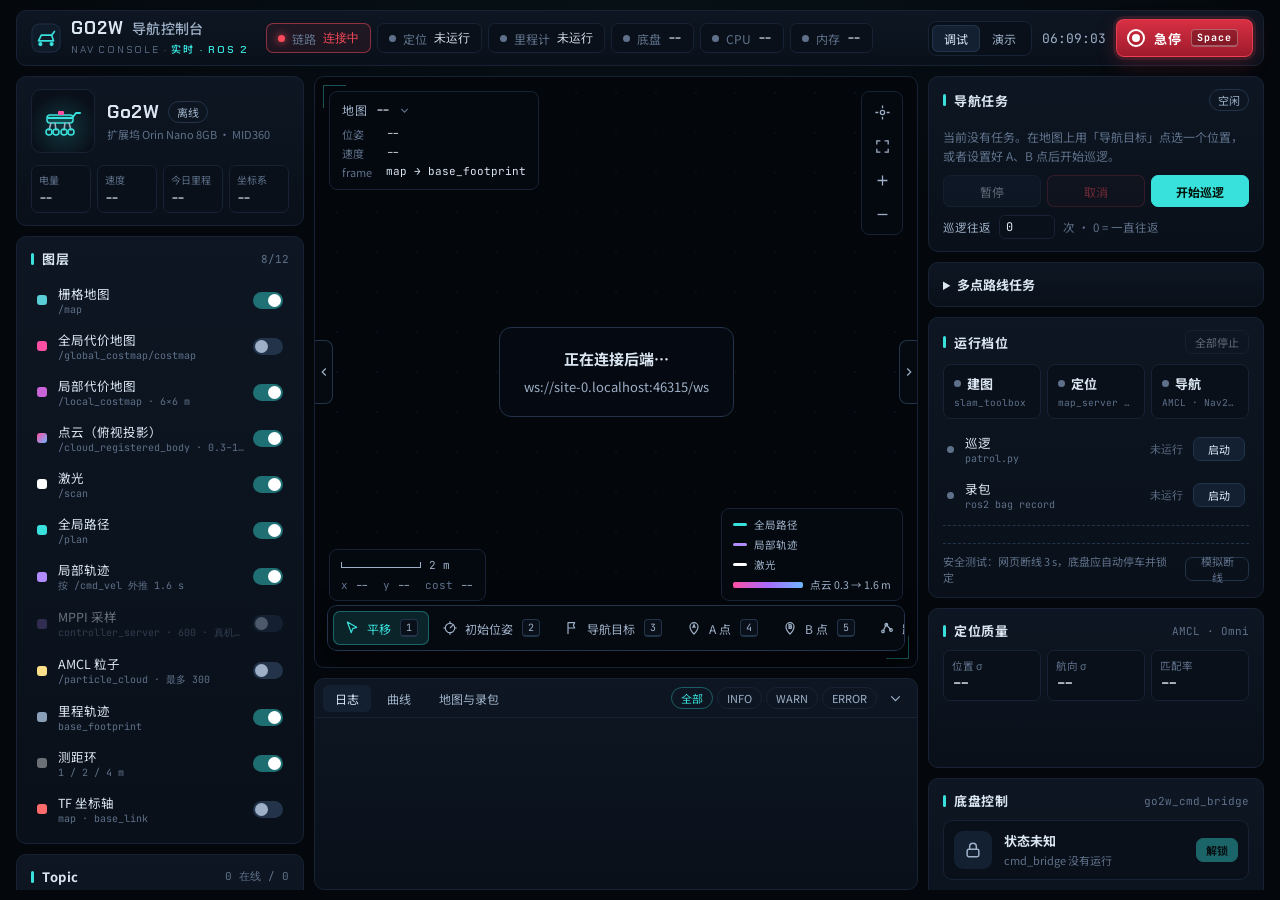
==== static/index.html @ 09c86890 "Add saved multi-point navigation routes" ====
<!doctype html>
<html lang="zh-CN">
<head>
<meta charset="utf-8">
<meta name="viewport" content="width=device-width, initial-scale=1">
<title>Go2W 导航控制台</title>
<link rel="preconnect" href="https://fonts.googleapis.com">
<link rel="preconnect" href="https://fonts.gstatic.com" crossorigin>
<link rel="stylesheet" href="https://fonts.googleapis.com/css2?family=Chakra+Petch:wght@500;600;700&family=JetBrains+Mono:wght@400;500&family=Noto+Sans+SC:wght@400;500;700&display=swap">
<link rel="stylesheet" href="css/console.css">
</head>
<body>
<div class="app">
  <header class="top panel">
    <div class="brand">
      <img class="brand-photo robot-img" alt="Go2W" hidden>
      <svg class="robot-fallback" viewBox="0 0 32 32" aria-hidden="true"><rect x="1" y="1" width="30" height="30" rx="8" fill="#0f1b28" stroke="#22334a"/><path d="M8 19h16l-2-6H11z" fill="none" stroke="#38e1dc" stroke-width="1.8" stroke-linejoin="round"/><circle cx="10" cy="22.5" r="2.2" fill="#38e1dc"/><circle cx="22" cy="22.5" r="2.2" fill="#38e1dc"/><path d="M22 13l3-4" stroke="#38e1dc" stroke-width="1.8" stroke-linecap="round"/></svg>
      <div>
        <div class="brand-name">GO2W<span>导航控制台</span></div>
        <div class="brand-sub">NAV CONSOLE · <b id="srcBadge">--</b></div>
      </div>
    </div>
    <div class="chips">
      <div class="chip" id="chLink"><i></i><span class="k">链路</span><b>--</b></div>
      <div class="chip" id="chLoc"><i></i><span class="k">定位</span><b>--</b></div>
      <div class="chip" id="chOdom"><i></i><span class="k">里程计</span><b>--</b></div>
      <div class="chip" id="chBase"><i></i><span class="k">底盘</span><b>--</b></div>
      <div class="chip" id="chCpu"><i></i><span class="k">CPU</span><b>--</b></div>
      <div class="chip" id="chMem"><i></i><span class="k">内存</span><b>--</b></div>
      <div class="chip rec" id="chRec" hidden><i></i><span class="k">录包</span><b>00:00</b></div>
    </div>
    <div class="top-right">
      <div class="seg" role="group" aria-label="界面模式">
        <button id="mDebug" class="on">调试</button><button id="mDemo">演示</button>
      </div>
      <div class="clock" id="clock">--:--:--</div>
      <button class="estop" id="estopBtn"><span class="estop-ring"></span>急停<kbd>Space</kbd></button>
    </div>
  </header>

  <div class="main">
    <aside class="col left">
      <section class="panel card">
        <div class="robot">
          <div class="robot-ico">
            <img class="robot-photo robot-img" alt="Go2W 机器人照片" hidden>
            <svg class="robot-fallback" width="46" height="34" viewBox="0 0 46 34" aria-hidden="true"><path d="M8 14h24l4-5h4" fill="none" stroke="#38e1dc" stroke-width="2" stroke-linecap="round" stroke-linejoin="round"/><rect x="7" y="11" width="26" height="8" rx="3" fill="rgba(56,225,220,.15)" stroke="#38e1dc" stroke-width="1.5"/><path d="M11 19l-2 7M29 19l2 7M15 19l1 7M25 19l-1 7" stroke="#9db0c7" stroke-width="1.6" stroke-linecap="round"/><circle cx="9" cy="28" r="3" fill="none" stroke="#38e1dc" stroke-width="1.6"/><circle cx="31" cy="28" r="3" fill="none" stroke="#38e1dc" stroke-width="1.6"/><circle cx="16" cy="28" r="3" fill="none" stroke="#38e1dc" stroke-width="1.6"/><circle cx="24" cy="28" r="3" fill="none" stroke="#38e1dc" stroke-width="1.6"/><rect x="18" y="7" width="6" height="4" rx="1" fill="#ff4fa3"/></svg>
          </div>
          <div>
            <div style="display:flex;align-items:center;gap:8px"><span class="robot-name">Go2W</span><span class="pill" id="robotPill">--</span></div>
            <div class="robot-sub">扩展坞 Orin Nano 8GB · MID360</div>
          </div>
        </div>
        <div class="stat4">
          <div><span>电量</span><b id="sBat">--</b></div>
          <div><span>速度</span><b id="sSpd">--</b></div>
          <div><span>今日里程</span><b id="sOdo">--</b></div>
          <div><span>坐标系</span><b id="sFrame">--</b></div>
        </div>
      </section>

      <section class="panel card">
        <div class="card-h"><h3>图层</h3><span class="meta" id="layerCount"></span></div>
        <div class="layers" id="layers"></div>
      </section>

      <section class="panel card topics-card">
        <div class="card-h"><h3>Topic</h3><span class="meta" id="topicCount"></span></div>
        <input class="search" id="topicSearch" placeholder="筛选 topic…" autocomplete="off">
        <div class="topics" id="topics"></div>
      </section>
    </aside>

    <main class="center">
      <section class="stage" id="stage">
        <canvas id="map"></canvas>
        <button class="side-tab" id="leftToggle" title="收起左栏 ( [ )" aria-label="收起左栏" aria-expanded="true"><svg viewBox="0 0 24 24" fill="none" stroke="currentColor" stroke-width="2"><path d="M15 6l-6 6 6 6"/></svg></button>
        <button class="side-tab" id="rightToggle" title="收起右栏 ( ] )" aria-label="收起右栏" aria-expanded="true"><svg viewBox="0 0 24 24" fill="none" stroke="currentColor" stroke-width="2"><path d="M9 6l6 6-6 6"/></svg></button>
        <div class="hud hud-tl" id="hudTl">
          <button class="title" id="hudToggle" title="收起 / 展开">地图 <b id="hMap">--</b><svg viewBox="0 0 24 24" fill="none" stroke="currentColor" stroke-width="2"><path d="M6 9l6 6 6-6"/></svg></button>
          <span class="k">位姿</span><span class="v" id="hPose">--</span>
          <span class="k">速度</span><span class="v" id="hVel">--</span>
          <span class="k">frame</span><span class="v" id="hFrame">--</span>
        </div>
        <div class="aim-hint" id="aimHint" hidden></div>
        <div class="hud hud-tr">
          <button class="ib" id="vFollow" title="跟随机器人 (F)"><svg viewBox="0 0 24 24" fill="none" stroke="currentColor" stroke-width="1.8"><circle cx="12" cy="12" r="3"/><path d="M12 2v4M12 18v4M2 12h4M18 12h4"/></svg></button>
          <button class="ib" id="vFit" title="适配地图"><svg viewBox="0 0 24 24" fill="none" stroke="currentColor" stroke-width="1.8"><path d="M4 9V4h5M20 9V4h-5M4 15v5h5M20 15v5h-5"/></svg></button>
          <button class="ib" id="vIn" title="放大"><svg viewBox="0 0 24 24" fill="none" stroke="currentColor" stroke-width="1.8"><path d="M12 5v14M5 12h14"/></svg></button>
          <button class="ib" id="vOut" title="缩小"><svg viewBox="0 0 24 24" fill="none" stroke="currentColor" stroke-width="1.8"><path d="M5 12h14"/></svg></button>
        </div>
        <div class="mode-tag" id="mapTag" hidden>建图中 · slam_toolbox</div>
        <div class="tele" id="teleHint" hidden>
          <div class="keys"><kbd data-k="q">Q</kbd><kbd data-k="w">W</kbd><kbd data-k="e">E</kbd><kbd data-k="a">A</kbd><kbd data-k="s">S</kbd><kbd data-k="d">D</kbd></div>
          <div><b>键盘遥控</b><div style="color:var(--muted);font-size:11px;margin-top:2px">按住移动，松开即停 · W/S 前后 · A/D 转向 · Q/E 横移</div></div>
        </div>
        <div class="toolbar" id="toolbar">
          <button class="tool" data-tool="pan" title="选择 / 平移"><svg viewBox="0 0 24 24" fill="none" stroke="currentColor" stroke-width="1.8" stroke-linejoin="round"><path d="M5 3l14 8-6 2-2 6z"/></svg><span>平移</span><kbd>1</kbd></button>
          <button class="tool" data-tool="init" title="设置初始位姿：点击并拖动方向"><svg viewBox="0 0 24 24" fill="none" stroke="currentColor" stroke-width="1.8"><circle cx="12" cy="12" r="7"/><path d="M12 12l5-5M12 2v3M12 19v3M2 12h3M19 12h3"/></svg><span>初始位姿</span><kbd>2</kbd></button>
          <button class="tool" data-tool="goal" title="导航目标：点击并拖动方向"><svg viewBox="0 0 24 24" fill="none" stroke="currentColor" stroke-width="1.8" stroke-linejoin="round"><path d="M6 21V4h10l-2 4 2 4H6"/></svg><span>导航目标</span><kbd>3</kbd></button>
          <button class="tool" data-tool="A" title="巡逻点 A"><svg viewBox="0 0 24 24" fill="none" stroke="currentColor" stroke-width="1.8"><path d="M12 21s-6-6.2-6-11a6 6 0 0112 0c0 4.8-6 11-6 11z"/><path d="M10 12l2-5 2 5M10.7 10.5h2.6"/></svg><span>A 点</span><kbd>4</kbd></button>
          <button class="tool" data-tool="B" title="巡逻点 B"><svg viewBox="0 0 24 24" fill="none" stroke="currentColor" stroke-width="1.8"><path d="M12 21s-6-6.2-6-11a6 6 0 0112 0c0 4.8-6 11-6 11z"/><path d="M10.5 7h2.2a1.4 1.4 0 010 2.8h-2.2zM10.5 9.8h2.6a1.4 1.4 0 010 2.8h-2.6z"/></svg><span>B 点</span><kbd>5</kbd></button>
          <button class="tool" data-tool="route" title="添加路线点：点击并拖动方向"><svg viewBox="0 0 24 24" fill="none" stroke="currentColor" stroke-width="1.8"><path d="M6 17l5-10 7 8"/><circle cx="6" cy="17" r="2"/><circle cx="11" cy="7" r="2"/><circle cx="18" cy="15" r="2"/></svg><span>路线点</span><kbd>7</kbd></button>
          <button class="tool" data-tool="measure" title="测距"><svg viewBox="0 0 24 24" fill="none" stroke="currentColor" stroke-width="1.8"><path d="M3 17L17 3l4 4L7 21z"/><path d="M7 13l2 2M10 10l2 2M13 7l2 2"/></svg><span>测距</span><kbd>6</kbd></button>
          <div class="tsep"></div>
          <button class="tool" data-tool="teleop" title="键盘遥控"><svg viewBox="0 0 24 24" fill="none" stroke="currentColor" stroke-width="1.8"><rect x="2" y="7" width="20" height="11" rx="5"/><path d="M7 10.5v4M5 12.5h4"/><circle cx="16" cy="11.5" r="1"/><circle cx="18" cy="13.5" r="1"/></svg><span>遥控</span><kbd>T</kbd></button>
        </div>
        <div class="hud hud-bl">
          <div class="scale"><div class="scale-bar" id="scaleBar"></div><span id="scaleTxt">1 m</span></div>
          <div class="cursor" id="cursor">x <b>--</b>  y <b>--</b>  cost <b>--</b></div>
        </div>
        <div class="hud hud-br">
          <div class="lg"><span style="background:var(--accent)"></span>全局路径</div>
          <div class="lg"><span style="background:var(--traj)"></span>局部轨迹</div>
          <div class="lg"><span style="background:#fff"></span>激光</div>
          <div class="lg"><span class="grad"></span>点云 0.3 → 1.6 m</div>
        </div>
        <div class="offline" id="offline" hidden><div><b id="offT">正在连接后端…</b><span id="offS"></span></div></div>
        <div class="toast" id="toast"><i>✓</i><span></span></div>
        <div class="banner" id="estopBanner" hidden>
          <div class="banner-box">
            <h2>急停已触发</h2>
            <p>已发送 StopMove，底盘已锁定。解除后需要重新解锁才能运动。</p>
            <button class="btn" id="estopRelease">解除急停</button>
          </div>
        </div>
      </section>

      <section class="panel drawer" id="drawer">
        <div class="drawer-grip" id="drawerGrip" title="拖动调整高度，双击恢复默认"></div>
        <div class="dh">
          <button class="dtab on" data-pane="pLogs">日志</button>
          <button class="dtab" data-pane="pPlots">曲线</button>
          <button class="dtab" data-pane="pMaps">地图与录包</button>
          <div class="sp"></div>
          <div id="logFilters" style="display:flex;gap:4px">
            <button class="fchip on" data-lv="ALL">全部</button><button class="fchip" data-lv="INFO">INFO</button><button class="fchip" data-lv="WARN">WARN</button><button class="fchip" data-lv="ERROR">ERROR</button>
          </div>
          <button class="ib" id="drawerToggle" title="收起 / 展开" style="width:28px;height:28px"><svg viewBox="0 0 24 24" fill="none" stroke="currentColor" stroke-width="1.8"><path d="M6 9l6 6 6-6"/></svg></button>
        </div>
        <div class="db">
          <div class="dpane logs" id="pLogs"></div>
          <div class="dpane" id="pPlots" hidden>
            <div class="plots">
              <div class="plot-side" id="plotSide">
                <span class="plot-tip">可多选，同时显示</span>
                <button data-m="v" aria-pressed="false">线速度 vx</button>
                <button data-m="w" aria-pressed="false">角速度 wz</button>
                <button data-m="tilt" aria-pressed="false">姿态 roll / pitch</button>
                <button data-m="loc" aria-pressed="false">定位匹配率</button>
              </div>
              <div class="plot-grid" id="plotGrid"></div>
            </div>
          </div>
          <div class="dpane" id="pMaps" hidden>
            <div class="mb">
              <div>
                <h4>地图 <span class="mono" style="color:var(--muted);font-size:11px">data/maps</span></h4>
                <div class="inrow"><input id="mapName" value="lab_20261030"><button class="btn sm" id="saveMap">保存当前地图</button></div>
                <div id="mapList"></div>
              </div>
              <div>
                <h4>录包 <span class="mono" style="color:var(--muted);font-size:11px">data/bags</span></h4>
                <div class="inrow"><input id="bagTopics" value="/scan /odom /tf /plan /cmd_vel /lowstate"><button class="btn sm" id="bagBtn">开始录包</button></div>
                <div id="bagList"></div>
              </div>
            </div>
          </div>
        </div>
      </section>
    </main>

    <aside class="col right">
      <section class="panel card" id="taskCard">
        <div class="card-h"><h3>导航任务</h3><span class="pill" id="taskPill">--</span></div>
        <div id="taskBody">
          <div class="task-title" id="taskTitle">--</div>
          <div class="task-sub" id="taskSub">--</div>
          <div class="prog"><div class="prog-bar" id="progBar"></div></div>
          <div class="kv4">
            <div><span>剩余</span><b id="tRem">--</b></div>
            <div><span>预计</span><b id="tEta">--</b></div>
            <div><span>用时</span><b id="tEl">--</b></div>
            <div><span>恢复</span><b id="tRec">0</b></div>
          </div>
          <ol class="steps" id="steps"></ol>
        </div>
        <div class="empty" id="taskEmpty" hidden>当前没有任务。在地图上用「导航目标」点选一个位置，或者设置好 A、B 点后开始巡逻。</div>
        <div class="btn-row">
          <button class="btn" id="btnPause">暂停</button>
          <button class="btn danger" id="btnCancel">取消</button>
          <button class="btn pri" id="btnPatrol">开始巡逻</button>
        </div>
        <div class="patrol-opt"><label for="patrolLoops">巡逻往返</label><input id="patrolLoops" type="number" min="0" max="1000" value="0"><span>次 · 0 = 一直往返</span></div>
      </section>

      <section class="panel card">
        <details id="routesPanel">
          <summary>多点路线任务</summary>
          <div class="route-form">
            <div class="inrow">
              <select id="routeSelect" aria-label="已保存任务"></select>
              <button class="btn sm" id="routeRun">执行</button>
            </div>
            <div class="inrow">
              <input id="routeName" placeholder="任务名称" aria-label="任务名称" maxlength="60">
              <button class="btn sm" id="routeNew">新建</button>
              <button class="btn sm pri" id="routeSave">保存</button>
            </div>
            <div class="route-hint" id="routeHint"></div>
            <ol id="routePoints" class="route-points"></ol>
          </div>
        </details>
      </section>

      <section class="panel card">
        <div class="card-h"><h3>运行档位</h3><button class="btn sm ghost" id="modeStop">全部停止</button></div>
        <div class="modes" id="modes"></div>
        <div class="procs" id="procs"></div>
        <div class="nodes" id="nodes"></div>
        <div class="safety debug-only"><span>安全测试：网页断线 3 s，底盘应自动停车并锁定</span><button class="btn sm ghost" id="simDrop">模拟断线</button></div>
      </section>

      <section class="panel card">
        <div class="card-h"><h3>定位质量</h3><span class="meta">AMCL · Omni</span></div>
        <div class="loc3">
          <div><span>位置 σ</span><b id="lStd">--</b></div>
          <div><span>航向 σ</span><b id="lYaw">--</b></div>
          <div><span>匹配率</span><b id="lMatch">--</b></div>
        </div>
        <canvas class="spark" id="spark"></canvas>
      </section>

      <section class="panel card">
        <div class="card-h"><h3>底盘控制</h3><span class="meta">go2w_cmd_bridge</span></div>
        <div class="arm" id="armBox" data-s="unknown">
          <div class="arm-ico" id="armIco"></div>
          <div class="arm-t"><b id="armT">--</b><span id="armS">--</span></div>
          <button class="btn sm" id="armBtn">解锁</button>
        </div>
        <div class="sl"><label for="slV">最大 vx</label><input type="range" id="slV" min="0.1" max="1.2" step="0.05" value="0.45"><output id="oV">0.45 m/s</output></div>
        <div class="sl"><label for="slW">最大 wz</label><input type="range" id="slW" min="0.2" max="1.5" step="0.1" value="1.2"><output id="oW">1.2 rad/s</output></div>
        <div class="sl debug-only"><label for="slT">指令超时</label><input type="range" id="slT" min="0.1" max="1" step="0.1" value="0.3"><output id="oT">0.3 s</output></div>
      </section>
    </aside>
  </div>
</div>
<script type="module" src="js/main.js"></script>
</body>
</html>
---- static/css/console.css ----
/* Layout: control-room console — health strip on top, layers | map stage + drawer | task & control rail */
:root{
  color-scheme:dark;
  --bg:#04070c; --panel:#09101a; --panel-2:#0d1622; --raise:#132032; --line:#172334; --line-2:#22334a;
  --fg:#dbe6f3; --fg-2:#9db0c7; --muted:#5f718a;
  --accent:#38e1dc; --accent-soft:rgba(56,225,220,.12); --accent-line:rgba(56,225,220,.35);
  --cloud:#ff4fa3; --traj:#b28cff; --particle:#ffe08a;
  --ok:#35d48a; --warn:#f3b13f; --crit:#ff4b5c;
  --f-display:"Chakra Petch","Noto Sans SC",system-ui,sans-serif;
  --f-body:"Noto Sans SC","PingFang SC","Microsoft YaHei",system-ui,sans-serif;
  --f-mono:"JetBrains Mono",ui-monospace,Menlo,Consolas,monospace;
}
*{box-sizing:border-box}
html,body{height:100%}
body{margin:0;background:var(--bg);color:var(--fg);font-family:var(--f-body);font-size:13px;overflow:hidden;
  background-image:radial-gradient(1200px 600px at 50% -10%,rgba(56,225,220,.06),transparent 60%)}
[hidden]{display:none!important}
button{font:inherit;color:inherit;cursor:pointer}
button:focus-visible,input:focus-visible,select:focus-visible{outline:2px solid var(--accent);outline-offset:2px}
.mono{font-family:var(--f-mono);font-variant-numeric:tabular-nums}
kbd{font-family:var(--f-mono);font-size:10px;padding:1px 5px;border:1px solid var(--line-2);border-bottom-width:2px;border-radius:4px;color:var(--fg-2);background:var(--panel)}

.app{height:100%;display:grid;grid-template-rows:56px minmax(0,1fr);gap:10px;padding:10px 16px}
.panel{background:linear-gradient(180deg,var(--panel-2),var(--panel));border:1px solid var(--line);border-radius:10px}

/* ---------- top bar ---------- */
.top{display:flex;align-items:center;gap:18px;padding:0 10px 0 14px}
.brand{display:flex;align-items:center;gap:10px;flex:none}
.brand svg{width:30px;height:30px}
.brand-name{font-family:var(--f-display);font-weight:700;font-size:17px;letter-spacing:.06em;line-height:1}
.brand-name span{font-family:var(--f-body);font-weight:500;font-size:14px;letter-spacing:.02em;margin-left:8px;color:var(--fg-2)}
.brand-sub{font-family:var(--f-display);font-size:10px;letter-spacing:.18em;color:var(--muted);margin-top:4px}
.brand-sub b{font-weight:600}
.brand-sub b[data-s="mock"]{color:var(--warn)}
.brand-sub b[data-s="ros"]{color:var(--accent)}
.chips{display:flex;gap:6px;flex:1;min-width:0;overflow:hidden}
.chip{display:flex;align-items:center;gap:7px;height:30px;padding:0 11px;border-radius:7px;background:var(--panel);border:1px solid var(--line);white-space:nowrap;flex:none}
.chip i{width:7px;height:7px;border-radius:50%;background:var(--muted)}
.chip .k{color:var(--muted);font-size:12px}
.chip b{font-family:var(--f-mono);font-weight:500;font-size:12px}
.chip[data-s="ok"] i{background:var(--ok);box-shadow:0 0 8px var(--ok)}
.chip[data-s="warn"] i{background:var(--warn);box-shadow:0 0 8px var(--warn)}
.chip[data-s="warn"] b{color:var(--warn)}
.chip[data-s="crit"]{border-color:rgba(255,75,92,.5);background:rgba(255,75,92,.08)}
.chip[data-s="crit"] i{background:var(--crit);box-shadow:0 0 8px var(--crit)}
.chip[data-s="crit"] b{color:var(--crit)}
.chip.rec{border-color:rgba(255,75,92,.45)}
.chip.rec i{background:var(--crit);animation:blink 1s steps(2) infinite}
@keyframes blink{50%{opacity:.2}}
.top-right{display:flex;align-items:center;gap:10px;flex:none}
.seg{display:flex;padding:3px;border-radius:8px;background:var(--panel);border:1px solid var(--line)}
.seg button{border:0;background:none;padding:5px 12px;border-radius:6px;color:var(--fg-2);font-size:12px}
.seg button.on{background:var(--raise);color:var(--fg);box-shadow:inset 0 0 0 1px var(--line-2)}
.clock{font-family:var(--f-mono);font-size:13px;color:var(--fg-2);min-width:64px;text-align:right}
.estop{display:flex;align-items:center;gap:9px;height:38px;padding:0 14px 0 10px;border-radius:8px;border:1px solid rgba(255,75,92,.65);
  background:linear-gradient(180deg,#d82f43,#9e1b2c);color:#fff;font-weight:700;letter-spacing:.08em;box-shadow:0 0 0 3px rgba(255,75,92,.12),0 6px 20px rgba(216,47,67,.25)}
.estop:hover{filter:brightness(1.1)}
.estop kbd{background:rgba(0,0,0,.25);border-color:rgba(255,255,255,.3);color:#fff}
.estop-ring{width:18px;height:18px;border-radius:50%;border:2px solid #fff;position:relative}
.estop-ring::after{content:"";position:absolute;inset:3px;border-radius:50%;background:#fff}

/* ---------- main grid ---------- */
/* 三栏用 flex：左右栏收起时直接不占位，中间自动变宽 */
.main{display:flex;gap:10px;min-height:0}
.col{display:flex;flex-direction:column;gap:10px;min-height:0;overflow:auto;scrollbar-width:thin;scrollbar-color:var(--line-2) transparent}
.left{flex:none;width:288px}
.right{flex:none;width:336px}
.center{flex:1;display:grid;grid-template-rows:minmax(0,1fr) auto;gap:10px;min-height:0;min-width:0}
body.demo .left,body.demo .drawer,body.demo .debug-only,body.left-off .left,body.right-off .right,body.demo #leftToggle{display:none}

/* 地图左右边缘的收起 / 展开把手 */
.side-tab{position:absolute;z-index:4;top:50%;transform:translateY(-50%);width:18px;height:64px;padding:0;display:grid;place-items:center;
  border:1px solid var(--line-2);background:rgba(6,11,18,.85);color:var(--fg-2)}
.side-tab:hover{color:var(--accent);border-color:var(--accent-line);background:var(--raise)}
.side-tab svg{width:14px;height:14px;transition:transform .2s}
#leftToggle{left:0;border-left:0;border-radius:0 8px 8px 0}
#rightToggle{right:0;border-right:0;border-radius:8px 0 0 8px}
body.left-off #leftToggle svg,body.right-off #rightToggle svg{transform:rotate(180deg)}

.card{padding:12px 14px}
.card-h{display:flex;align-items:center;justify-content:space-between;gap:8px;margin-bottom:10px}
.card-h h3{margin:0;font-size:13px;font-weight:700;letter-spacing:.04em;display:flex;align-items:center;gap:8px}
.card-h h3::before{content:"";width:3px;height:12px;border-radius:2px;background:var(--accent)}
.card-h .meta{font-family:var(--f-mono);font-size:11px;color:var(--muted)}
.pill{font-size:11px;padding:2px 8px;border-radius:999px;border:1px solid var(--line-2);color:var(--fg-2);white-space:nowrap}
.pill[data-s="ok"]{color:var(--ok);border-color:rgba(53,212,138,.4);background:rgba(53,212,138,.08)}
.pill[data-s="run"]{color:var(--accent);border-color:var(--accent-line);background:var(--accent-soft)}
.pill[data-s="warn"]{color:var(--warn);border-color:rgba(243,177,63,.4);background:rgba(243,177,63,.08)}
.pill[data-s="crit"]{color:var(--crit);border-color:rgba(255,75,92,.45);background:rgba(255,75,92,.08)}

/* robot card */
.robot{display:grid;grid-template-columns:64px 1fr;gap:12px;align-items:center}
.robot-ico{width:64px;height:64px;border-radius:10px;background:radial-gradient(circle at 50% 60%,rgba(56,225,220,.18),transparent 70%),var(--panel);border:1px solid var(--line);display:grid;place-items:center}
/* 有照片（web/static/img/go2w.jpg）时：卡片换成横向照片，标题旁换成方形照片 */
.robot-ico{overflow:hidden}
.robot-photo{width:100%;height:100%;object-fit:cover;display:block}
body.has-photo .robot{grid-template-columns:104px 1fr}
body.has-photo .robot-ico{width:104px;height:78px;background:var(--panel)}
.brand-photo{width:30px;height:30px;border-radius:8px;object-fit:cover;border:1px solid var(--line-2);display:block}
.robot-name{font-family:var(--f-display);font-weight:700;font-size:18px;letter-spacing:.04em}
.robot-sub{color:var(--muted);font-size:11px;margin-top:2px}
.stat4{display:grid;grid-template-columns:repeat(4,1fr);gap:6px;margin-top:12px}
.stat4 div{background:var(--panel);border:1px solid var(--line);border-radius:7px;padding:6px 7px;min-width:0}
.stat4 span{display:block;font-size:10px;color:var(--muted)}
.stat4 b{font-family:var(--f-mono);font-weight:500;font-size:12px;white-space:nowrap}

/* layers */
.layers{display:flex;flex-direction:column;gap:2px}
.layer{display:grid;grid-template-columns:12px 1fr 30px;align-items:center;gap:9px;padding:6px 6px;border-radius:6px}
.layer:hover{background:var(--panel)}
.layer.na{opacity:.45}
.sw{width:10px;height:10px;border-radius:3px}
.layer .nm{font-size:12.5px;min-width:0}
.layer .nm small{display:block;font-family:var(--f-mono);font-size:10px;color:var(--muted);white-space:nowrap;overflow:hidden;text-overflow:ellipsis}
.tg{width:30px;height:17px;border-radius:999px;background:var(--line-2);border:0;position:relative;padding:0;transition:background .15s}
.tg::after{content:"";position:absolute;top:2px;left:2px;width:13px;height:13px;border-radius:50%;background:var(--fg-2);transition:transform .15s}
.tg[aria-checked="true"]{background:rgba(56,225,220,.45)}
.tg[aria-checked="true"]::after{transform:translateX(13px);background:#fff}

/* topics */
.topics-card{flex:1;min-height:220px;display:flex;flex-direction:column}
.search{width:100%;height:30px;border-radius:7px;border:1px solid var(--line);background:var(--panel);color:var(--fg);padding:0 10px;font:12px var(--f-mono);margin-bottom:6px}
.topics{overflow:auto;flex:1;min-height:0;scrollbar-width:thin;scrollbar-color:var(--line-2) transparent}
.topic{display:grid;grid-template-columns:7px 1fr auto;gap:8px;align-items:center;width:100%;text-align:left;border:0;background:none;padding:6px 6px;border-radius:6px}
.topic:hover{background:var(--panel)}
.topic i{width:6px;height:6px;border-radius:50%;background:var(--ok)}
.topic.off i{background:var(--muted)}
.topic.off .tn{color:var(--muted)}
.topic .tn{display:block;font-family:var(--f-mono);font-size:11.5px;white-space:nowrap;overflow:hidden;text-overflow:ellipsis}
.topic .tt{display:block;font-size:10px;color:var(--muted);font-family:var(--f-mono);white-space:nowrap;overflow:hidden;text-overflow:ellipsis}
.topic .th{font-family:var(--f-mono);font-size:11px;color:var(--fg-2)}
.dom0{font-size:9px;color:var(--warn);border:1px solid rgba(243,177,63,.35);border-radius:3px;padding:0 3px;margin-left:4px}

/* ---------- stage ---------- */
.stage{position:relative;border-radius:10px;overflow:hidden;border:1px solid var(--line);background:#03060a;min-height:320px}
/* 必须显式铺满：画布像素是 CSS 尺寸 × devicePixelRatio，不写的话 Retina 屏上会按 2 倍尺寸显示 */
.stage canvas{position:absolute;inset:0;width:100%;height:100%;display:block;touch-action:none}
.stage::before,.stage::after{content:"";position:absolute;width:22px;height:22px;pointer-events:none;z-index:2;border:1.5px solid var(--accent-line)}
.stage::before{top:8px;left:8px;border-right:0;border-bottom:0}
.stage::after{bottom:8px;right:8px;border-left:0;border-top:0}
.hud{position:absolute;z-index:3;background:rgba(6,11,18,.78);backdrop-filter:blur(8px);border:1px solid var(--line);border-radius:8px}
.hud-tl{top:14px;left:14px;padding:9px 12px;display:grid;grid-template-columns:auto auto;gap:3px 14px;font-size:11px}
.hud-tl .k{color:var(--muted)}
.hud-tl .v{font-family:var(--f-mono);color:var(--fg)}
.hud-tl .title{grid-column:1/-1;display:flex;align-items:center;gap:8px;font-family:var(--f-display);font-size:12px;letter-spacing:.08em;margin-bottom:4px;color:var(--fg-2);
  border:0;background:none;padding:0;text-align:left}
.hud-tl .title b{color:var(--fg);font-family:var(--f-mono);font-weight:500;letter-spacing:0}
.hud-tl .title svg{width:13px;height:13px;color:var(--muted);transition:transform .15s}
.hud-tl.mini .title{margin-bottom:0}
.hud-tl.mini .title svg{transform:rotate(-90deg)}
.hud-tl.mini>span{display:none}
.aim-hint{position:absolute;z-index:4;left:50%;bottom:66px;transform:translateX(-50%);padding:6px 12px;border-radius:8px;font-size:12px;color:var(--fg-2);
  background:rgba(6,11,18,.88);border:1px solid var(--line-2);pointer-events:none;white-space:nowrap}
.aim-hint b{color:var(--accent);font-weight:500}
.hud-tr{top:14px;right:14px;display:flex;flex-direction:column;gap:2px;padding:4px}
.ib{width:32px;height:32px;display:grid;place-items:center;border:0;background:none;border-radius:6px;color:var(--fg-2)}
.ib:hover{background:var(--raise);color:var(--fg)}
.ib.on{color:var(--accent);background:var(--accent-soft)}
.ib svg{width:17px;height:17px}
.toolbar{position:absolute;z-index:3;max-width:calc(100% - 24px);overflow-x:auto;left:50%;bottom:16px;transform:translateX(-50%);display:flex;align-items:center;gap:2px;padding:5px;border-radius:10px;
  background:rgba(6,11,18,.85);backdrop-filter:blur(8px);border:1px solid var(--line-2);box-shadow:0 10px 30px rgba(0,0,0,.4)}
.tool{display:flex;flex:none;align-items:center;gap:7px;height:34px;padding:0 11px;border:0;background:none;border-radius:7px;color:var(--fg-2);font-size:12px;white-space:nowrap}
.tool svg{width:16px;height:16px;flex:none}
.tool:hover{background:var(--raise);color:var(--fg)}
.tool.on{background:var(--accent-soft);color:var(--accent);box-shadow:inset 0 0 0 1px var(--accent-line)}
.tool kbd{margin-left:2px}
.tsep{width:1px;height:22px;background:var(--line-2);margin:0 4px}
/* 左下、右下两块抬到工具栏上方，窄屏时不会盖住工具栏两端 */
.hud-bl{left:14px;bottom:66px;padding:8px 11px;display:flex;flex-direction:column;gap:6px;font-size:11px}
.scale{display:flex;align-items:center;gap:8px;font-family:var(--f-mono);color:var(--fg-2)}
.scale-bar{height:6px;border:1.5px solid var(--fg-2);border-top:0}
.cursor{font-family:var(--f-mono);color:var(--muted);white-space:pre}
.cursor b{color:var(--fg-2);font-weight:400}
.hud-br{right:14px;bottom:66px;padding:8px 11px;font-size:10.5px;color:var(--fg-2);display:flex;flex-direction:column;gap:5px}
.lg{display:flex;align-items:center;gap:7px}
.lg span{width:14px;height:3px;border-radius:2px}
.grad{width:70px!important;height:6px!important;background:linear-gradient(90deg,#ff4fa3,#a86bff,#6fb6ff)}
.toast{position:absolute;z-index:6;top:14px;left:50%;transform:translate(-50%,-8px);opacity:0;pointer-events:none;display:flex;align-items:center;gap:9px;
  padding:9px 15px;border-radius:9px;background:rgba(10,18,28,.94);border:1px solid var(--line-2);font-size:13px;transition:opacity .2s,transform .2s;box-shadow:0 10px 30px rgba(0,0,0,.45)}
.toast.show{opacity:1;transform:translate(-50%,0)}
.toast i{width:18px;height:18px;border-radius:50%;display:grid;place-items:center;font-style:normal;font-size:12px;font-weight:700;color:#03140c;background:var(--ok)}
.toast[data-k="err"] i{background:var(--crit);color:#fff}
.toast[data-k="warn"] i{background:var(--warn)}
.banner{position:absolute;z-index:5;inset:0;display:grid;place-items:center;background:repeating-linear-gradient(135deg,rgba(255,75,92,.07) 0 14px,transparent 14px 28px);border:2px solid rgba(255,75,92,.55);border-radius:10px}
.banner-box{text-align:center;padding:20px 28px;border-radius:12px;background:rgba(20,6,10,.92);border:1px solid rgba(255,75,92,.5)}
.banner-box h2{margin:0 0 6px;font-family:var(--f-display);color:var(--crit);letter-spacing:.12em;font-size:22px}
.banner-box p{margin:0 0 14px;color:var(--fg-2)}
.offline{position:absolute;z-index:4;inset:0;display:grid;place-items:center;pointer-events:none}
.offline div{pointer-events:auto;text-align:center;padding:18px 24px;border-radius:12px;background:rgba(6,11,18,.9);border:1px solid var(--line-2);color:var(--fg-2);line-height:1.7}
.offline b{display:block;color:var(--fg);font-size:15px;margin-bottom:4px}
.tele{position:absolute;z-index:4;top:14px;left:50%;transform:translateX(-50%);display:flex;align-items:center;gap:14px;padding:8px 14px;border-radius:9px;background:rgba(6,11,18,.88);border:1px solid var(--accent-line);font-size:12px}
.keys{display:grid;grid-template-columns:repeat(3,22px);gap:3px}
.keys kbd{display:grid;place-items:center;height:20px;padding:0}
.keys kbd.dn{background:var(--accent);color:#03140c;border-color:var(--accent)}
.mode-tag{position:absolute;z-index:3;top:14px;left:50%;transform:translateX(-50%);padding:5px 12px;border-radius:999px;font-size:12px;color:var(--warn);border:1px solid rgba(243,177,63,.45);background:rgba(30,20,4,.8)}

/* ---------- drawer ---------- */
.drawer{position:relative;display:flex;flex-direction:column;height:var(--dh,212px);min-width:0;transition:height .2s}
.drawer.collapsed{height:40px}
.drawer.dragging{transition:none;user-select:none}
/* 上边缘拖动调整高度 */
.drawer-grip{position:absolute;z-index:2;left:0;right:0;top:-6px;height:12px;cursor:ns-resize}
.drawer-grip::after{content:"";position:absolute;left:50%;top:4px;width:44px;height:4px;margin-left:-22px;border-radius:2px;background:var(--line-2);opacity:0;transition:opacity .15s}
.drawer:hover .drawer-grip::after,.drawer.dragging .drawer-grip::after{opacity:1}
.drawer.collapsed .drawer-grip{display:none}
.dh{display:flex;align-items:center;gap:4px;padding:5px 8px;border-bottom:1px solid var(--line);flex:none}
.dtab{border:0;background:none;padding:5px 12px;border-radius:6px;color:var(--fg-2);font-size:12px}
.dtab.on{background:var(--raise);color:var(--fg)}
.dh .sp{flex:1}
.fchip{border:1px solid var(--line);background:none;padding:2px 9px;border-radius:999px;font-size:11px;color:var(--fg-2)}
.fchip.on{border-color:var(--accent-line);color:var(--accent)}
.db{flex:1;min-height:0;position:relative}
.dpane{position:absolute;inset:0;overflow:auto;scrollbar-width:thin;scrollbar-color:var(--line-2) transparent}
.logs{font-family:var(--f-mono);font-size:11.5px;padding:6px 10px;line-height:1.65}
.lrow{display:grid;grid-template-columns:92px 46px 150px 1fr;gap:10px;white-space:nowrap}
.lrow .lt{color:var(--muted)}
.lrow .ln{color:var(--fg-2);overflow:hidden;text-overflow:ellipsis}
.lrow .lm{overflow:hidden;text-overflow:ellipsis}
.lv{font-size:10px;font-weight:500;text-align:center;border-radius:3px;align-self:center;line-height:16px}
.lv.INFO{color:var(--fg-2);background:var(--raise)}
.lv.WARN{color:#1d1300;background:var(--warn)}
.lv.ERROR{color:#fff;background:var(--crit)}
.lrow.ERROR .lm{color:#ff9aa4}
.lrow.WARN .lm{color:#f7cf86}
.plots{display:grid;grid-template-columns:150px 1fr;height:100%}
.plot-side{padding:8px 10px;border-right:1px solid var(--line);display:flex;flex-direction:column;gap:3px;overflow:auto}
.plot-tip{font-size:10.5px;color:var(--muted);padding:0 2px 4px}
.plot-side button{display:flex;align-items:center;gap:8px;text-align:left;border:0;background:none;padding:6px 8px;border-radius:6px;color:var(--fg-2);font-size:12px}
.plot-side button::before{content:"";flex:none;width:12px;height:12px;border-radius:3px;border:1.5px solid var(--line-2);box-sizing:border-box}
.plot-side button:hover{background:var(--panel)}
.plot-side button[aria-pressed="true"]{color:var(--fg)}
.plot-side button[aria-pressed="true"]::before{background:var(--accent);border-color:var(--accent);box-shadow:inset 0 0 0 2px var(--panel-2)}
.plot-grid{display:grid;gap:8px;padding:8px;min-width:0;min-height:0;height:100%}
.plot-cell{display:flex;flex-direction:column;min-width:0;min-height:0;border:1px solid var(--line);border-radius:7px;background:var(--panel)}
.plot-cell h5{margin:0;padding:6px 10px 0;font-size:11.5px;font-weight:500;color:var(--fg-2)}
.plot-body{flex:1;position:relative;min-height:0}
.plot-body canvas{position:absolute;inset:0;width:100%;height:100%;display:block}
.plot-empty{display:grid;place-items:center;color:var(--muted);font-size:12px}
.mb{display:grid;grid-template-columns:1fr 1fr;gap:0;height:100%}
.mb>div{padding:10px 14px;min-width:0;overflow:auto}
.mb>div+div{border-left:1px solid var(--line)}
.mb h4{margin:0 0 8px;font-size:12px;color:var(--fg-2);font-weight:500;display:flex;align-items:center;justify-content:space-between;gap:8px}
.mrow{display:grid;grid-template-columns:1fr auto auto;gap:10px;align-items:center;padding:6px 8px;border-radius:6px;font-size:12px}
.mrow:hover{background:var(--panel)}
.mrow .mn{font-family:var(--f-mono);overflow:hidden;text-overflow:ellipsis;white-space:nowrap}
.mrow .mm{font-family:var(--f-mono);font-size:11px;color:var(--muted)}
.inrow{display:flex;gap:6px;margin-bottom:6px}
.inrow input{flex:1;min-width:0;height:28px;border-radius:6px;border:1px solid var(--line);background:var(--panel);color:var(--fg);padding:0 9px;font:12px var(--f-mono)}

/* ---------- right rail ---------- */
.btn{height:32px;padding:0 12px;border-radius:7px;border:1px solid var(--line-2);background:var(--raise);font-size:12px;display:inline-flex;align-items:center;justify-content:center;gap:6px}
.btn:hover{border-color:var(--fg-2)}
.btn.pri{background:var(--accent);color:#03140c;border-color:var(--accent);font-weight:700}
.btn.pri:hover{filter:brightness(1.08)}
.btn.ghost{background:none}
.btn.danger{color:var(--crit);border-color:rgba(255,75,92,.4);background:rgba(255,75,92,.06)}
.btn.sm{height:24px;padding:0 9px;font-size:11px}
.btn:disabled{opacity:.4;cursor:not-allowed}
.task-title{font-family:var(--f-display);font-size:19px;font-weight:600;letter-spacing:.02em}
.task-sub{color:var(--fg-2);font-size:12px;margin-top:2px}
.prog{height:6px;border-radius:999px;background:var(--panel);border:1px solid var(--line);margin:12px 0 10px;overflow:hidden}
.prog-bar{height:100%;width:0;border-radius:999px;background:linear-gradient(90deg,rgba(56,225,220,.4),var(--accent));box-shadow:0 0 12px rgba(56,225,220,.6);transition:width .3s}
.kv4{display:grid;grid-template-columns:repeat(4,1fr);gap:6px}
.kv4 span{display:block;font-size:10.5px;color:var(--muted)}
.kv4 b{font-family:var(--f-mono);font-weight:500;font-size:14px}
.steps{list-style:none;margin:12px 0;padding:0;display:flex;flex-direction:column;counter-reset:st}
.steps li{counter-increment:st;display:grid;grid-template-columns:20px 1fr auto;gap:9px;align-items:center;padding:4px 0;color:var(--muted);font-size:12px}
.steps li::before{content:counter(st);width:20px;height:20px;border-radius:50%;display:grid;place-items:center;font:10px var(--f-mono);border:1px solid var(--line-2);background:var(--panel)}
.steps li small{font-family:var(--f-mono);font-size:10px;color:var(--muted)}
.steps li.done{color:var(--fg-2)}
.steps li.done::before{content:"✓";color:var(--ok);border-color:rgba(53,212,138,.45)}
.steps li.cur{color:var(--fg)}
.steps li.cur::before{border-color:var(--accent);color:#03140c;background:var(--accent);box-shadow:0 0 10px rgba(56,225,220,.6)}
.steps li.cur small{color:var(--accent)}
.btn-row{display:flex;gap:6px}
.btn-row .btn{flex:1}
.empty{color:var(--muted);font-size:12px;line-height:1.6;padding:6px 0 10px}
.patrol-opt{display:flex;align-items:center;gap:8px;margin-top:8px;font-size:11.5px;color:var(--muted)}
.patrol-opt label{color:var(--fg-2)}
.patrol-opt input{width:56px;height:24px;border-radius:6px;border:1px solid var(--line);background:var(--panel);color:var(--fg);padding:0 6px;font:12px var(--f-mono)}

/* 运行档位：建图 / 定位 / 导航 三选一，下方是可叠加的巡逻、录包和节点健康 */
.modes{display:grid;grid-template-columns:repeat(3,1fr);gap:6px;margin-bottom:8px}
.mode{display:flex;flex-direction:column;align-items:flex-start;gap:3px;padding:9px 10px;border-radius:8px;border:1px solid var(--line);background:var(--panel);text-align:left;min-width:0}
.mode:hover{border-color:var(--line-2)}
.mode b{font-size:13px;display:flex;align-items:center;gap:6px}
.mode b i{width:7px;height:7px;border-radius:50%;background:var(--muted)}
.mode small{font-family:var(--f-mono);font-size:9.5px;color:var(--muted);white-space:nowrap;overflow:hidden;text-overflow:ellipsis;max-width:100%}
.mode[data-s="run"]{border-color:var(--accent-line);background:var(--accent-soft)}
.mode[data-s="run"] b i{background:var(--ok);box-shadow:0 0 7px var(--ok)}
.mode[data-s="starting"] b i,.mode[data-s="stopping"] b i{background:var(--warn);animation:blink .6s steps(2) infinite}
.procs{display:flex;flex-direction:column;gap:2px}
.proc{display:grid;grid-template-columns:8px 1fr auto 52px;gap:10px;align-items:center;padding:6px 4px;border-radius:6px}
.proc:hover{background:var(--panel)}
.proc i{width:7px;height:7px;border-radius:50%;background:var(--muted)}
.proc[data-s="run"] i{background:var(--ok);box-shadow:0 0 7px var(--ok)}
.proc[data-s="starting"] i,.proc[data-s="stopping"] i{background:var(--warn);animation:blink .6s steps(2) infinite}
.proc .pn{font-size:12.5px}
.proc .pn small{display:block;font-family:var(--f-mono);font-size:10px;color:var(--muted)}
.proc .pm{font-family:var(--f-mono);font-size:10.5px;color:var(--muted);text-align:right}
.proc .btn{width:52px;padding:0}
.nodes{display:grid;grid-template-columns:1fr 1fr;gap:4px 10px;margin-top:8px;padding-top:9px;border-top:1px dashed var(--line-2)}
.node{display:flex;align-items:center;gap:7px;font-family:var(--f-mono);font-size:10.5px;color:var(--muted);min-width:0}
.node i{width:6px;height:6px;border-radius:50%;background:var(--line-2);flex:none}
.node span{overflow:hidden;text-overflow:ellipsis;white-space:nowrap}
.node.up{color:var(--fg-2)}
.node.up i{background:var(--ok)}
.safety{margin-top:8px;padding-top:9px;border-top:1px dashed var(--line-2);display:flex;align-items:center;justify-content:space-between;gap:8px;font-size:11px;color:var(--muted)}

.loc3{display:grid;grid-template-columns:repeat(3,1fr);gap:6px;margin-bottom:8px}
.loc3 div{background:var(--panel);border:1px solid var(--line);border-radius:7px;padding:7px 8px}
.loc3 span{display:block;font-size:10.5px;color:var(--muted)}
.loc3 b{font-family:var(--f-mono);font-weight:500;font-size:15px}
.loc3 b small{font-size:10px;color:var(--muted);font-weight:400;margin-left:2px}
.spark{width:100%;height:46px;display:block}

.arm{display:flex;align-items:center;gap:12px;padding:10px;border-radius:9px;border:1px solid var(--line);background:var(--panel);margin-bottom:12px}
.arm-ico{width:38px;height:38px;border-radius:9px;display:grid;place-items:center;flex:none}
.arm[data-s="armed"] .arm-ico{background:rgba(53,212,138,.12);color:var(--ok)}
.arm[data-s="locked"] .arm-ico,.arm[data-s="unknown"] .arm-ico{background:var(--raise);color:var(--fg-2)}
.arm[data-s="estop"] .arm-ico{background:rgba(255,75,92,.12);color:var(--crit)}
.arm-t{flex:1;min-width:0}
.arm-t b{display:block;font-size:13px}
.arm-t span{font-size:11px;color:var(--muted)}
.sl{display:grid;grid-template-columns:62px 1fr 52px;gap:10px;align-items:center;margin:7px 0}
.sl label{font-size:11.5px;color:var(--fg-2)}
.sl output{font-family:var(--f-mono);font-size:11.5px;text-align:right}
input[type=range]{width:100%;accent-color:var(--accent);height:4px}

/* floating inspector + modal */
.float{position:fixed;z-index:20;width:330px;border-radius:10px;background:rgba(10,17,27,.97);border:1px solid var(--line-2);box-shadow:0 20px 50px rgba(0,0,0,.55);backdrop-filter:blur(10px)}
.float-h{display:flex;align-items:center;gap:8px;padding:9px 10px 9px 12px;border-bottom:1px solid var(--line);cursor:move;user-select:none}
.float-h b{font-family:var(--f-mono);font-size:12px;font-weight:500;flex:1;min-width:0;overflow:hidden;text-overflow:ellipsis}
.float-h span{font-family:var(--f-mono);font-size:10.5px;color:var(--muted)}
.float pre{margin:0;padding:10px 12px;font:11.5px/1.6 var(--f-mono);color:var(--fg-2);max-height:300px;overflow:auto;white-space:pre}
.float pre .key{color:var(--muted)}
.float pre .num{color:var(--accent)}
.scrim{position:fixed;inset:0;z-index:30;background:rgba(2,4,8,.6);display:grid;place-items:center;backdrop-filter:blur(3px)}
.modal{width:min(420px,calc(100vw - 32px));border-radius:12px;background:var(--panel-2);border:1px solid var(--line-2);padding:18px 18px 14px;box-shadow:0 30px 60px rgba(0,0,0,.5)}
.modal h3{margin:0 0 8px;font-size:15px}
.modal p{margin:0 0 16px;color:var(--fg-2);line-height:1.65}
.modal .btn-row{justify-content:flex-end}
.modal .btn-row .btn{flex:none;min-width:84px}

@media (max-width:1100px){
  body{overflow:auto}
  .app{height:auto;grid-template-rows:auto auto}
  .top{flex-wrap:wrap;padding-block:8px}
  .chips{flex-wrap:wrap;flex-basis:100%;order:3}
  .main{flex-direction:column}
  .left,.right{width:auto}
  .stage{height:60vh}
  .tool span{display:none}
}
@media (prefers-reduced-motion:reduce){*{transition:none!important;animation:none!important}}

/* 多点路线编辑器 */
#routesPanel summary{cursor:pointer;font-size:13px;font-weight:700}
.route-form{margin-top:8px}
.route-form .inrow{align-items:center}
.route-form select{flex:1;min-width:0;height:28px;border-radius:6px;border:1px solid var(--line);background:var(--panel);color:var(--fg)}
.route-hint{font-size:11px;color:var(--muted)}
.route-points{list-style:none;margin:6px 0 0;padding:0;max-height:180px;overflow:auto}
.route-points li{display:flex;align-items:center;gap:4px;margin-top:4px}
.route-points span{flex:1;font:11px var(--f-mono)}
.route-points .btn{padding:0 6px}
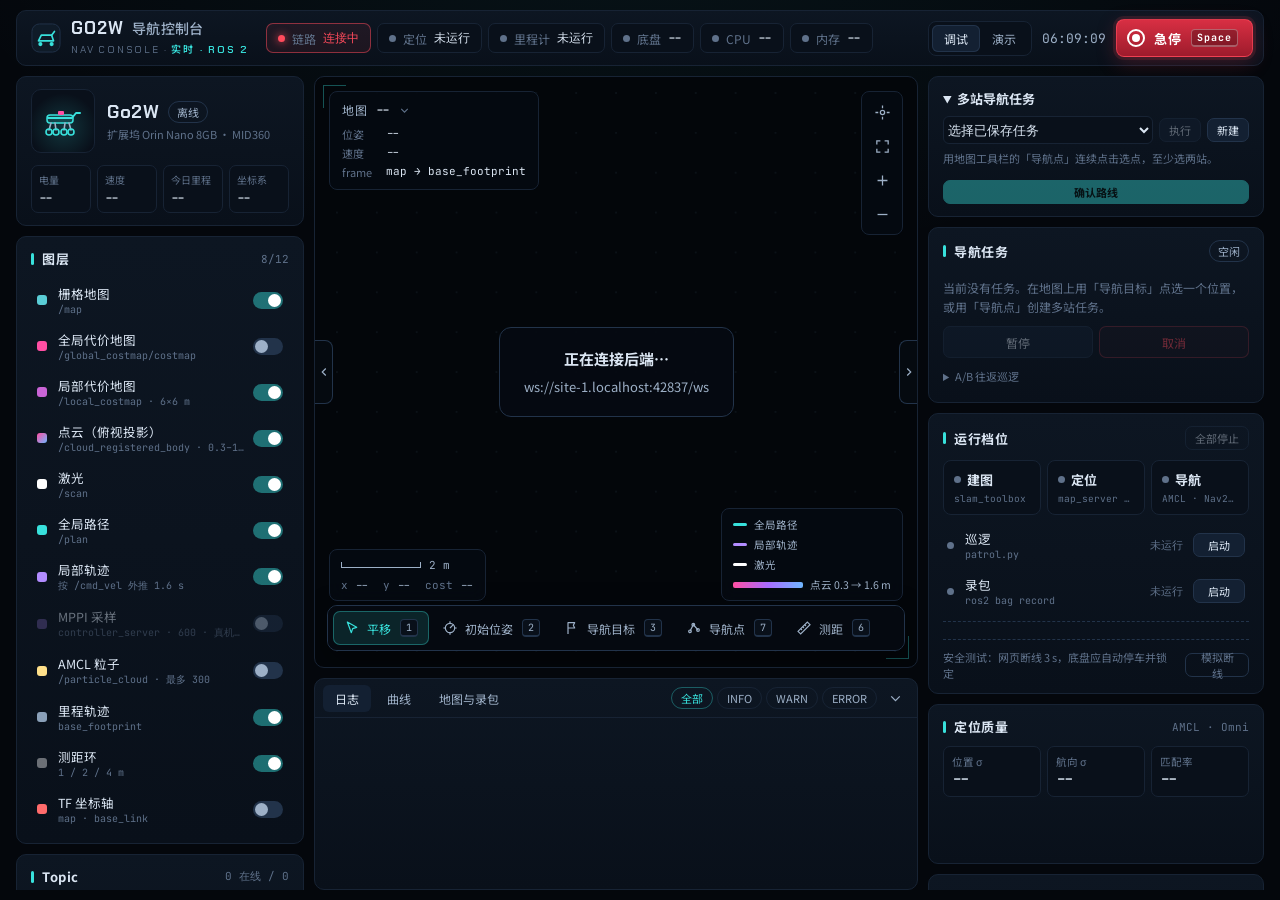
==== commit 1b26874c: "Require every station and preflight routes with Nav2" ====
--- a/static/index.html
+++ b/static/index.html
@@ -98,9 +98,7 @@
           <button class="tool" data-tool="pan" title="选择 / 平移"><svg viewBox="0 0 24 24" fill="none" stroke="currentColor" stroke-width="1.8" stroke-linejoin="round"><path d="M5 3l14 8-6 2-2 6z"/></svg><span>平移</span><kbd>1</kbd></button>
           <button class="tool" data-tool="init" title="设置初始位姿：点击并拖动方向"><svg viewBox="0 0 24 24" fill="none" stroke="currentColor" stroke-width="1.8"><circle cx="12" cy="12" r="7"/><path d="M12 12l5-5M12 2v3M12 19v3M2 12h3M19 12h3"/></svg><span>初始位姿</span><kbd>2</kbd></button>
           <button class="tool" data-tool="goal" title="导航目标：点击并拖动方向"><svg viewBox="0 0 24 24" fill="none" stroke="currentColor" stroke-width="1.8" stroke-linejoin="round"><path d="M6 21V4h10l-2 4 2 4H6"/></svg><span>导航目标</span><kbd>3</kbd></button>
-          <button class="tool" data-tool="A" title="巡逻点 A"><svg viewBox="0 0 24 24" fill="none" stroke="currentColor" stroke-width="1.8"><path d="M12 21s-6-6.2-6-11a6 6 0 0112 0c0 4.8-6 11-6 11z"/><path d="M10 12l2-5 2 5M10.7 10.5h2.6"/></svg><span>A 点</span><kbd>4</kbd></button>
-          <button class="tool" data-tool="B" title="巡逻点 B"><svg viewBox="0 0 24 24" fill="none" stroke="currentColor" stroke-width="1.8"><path d="M12 21s-6-6.2-6-11a6 6 0 0112 0c0 4.8-6 11-6 11z"/><path d="M10.5 7h2.2a1.4 1.4 0 010 2.8h-2.2zM10.5 9.8h2.6a1.4 1.4 0 010 2.8h-2.6z"/></svg><span>B 点</span><kbd>5</kbd></button>
-          <button class="tool" data-tool="route" title="添加路线点：点击并拖动方向"><svg viewBox="0 0 24 24" fill="none" stroke="currentColor" stroke-width="1.8"><path d="M6 17l5-10 7 8"/><circle cx="6" cy="17" r="2"/><circle cx="11" cy="7" r="2"/><circle cx="18" cy="15" r="2"/></svg><span>路线点</span><kbd>7</kbd></button>
+          <button class="tool" data-tool="route" title="连续点击添加导航点"><svg viewBox="0 0 24 24" fill="none" stroke="currentColor" stroke-width="1.8"><path d="M6 17l5-10 7 8"/><circle cx="6" cy="17" r="2"/><circle cx="11" cy="7" r="2"/><circle cx="18" cy="15" r="2"/></svg><span>导航点</span><kbd>7</kbd></button>
           <button class="tool" data-tool="measure" title="测距"><svg viewBox="0 0 24 24" fill="none" stroke="currentColor" stroke-width="1.8"><path d="M3 17L17 3l4 4L7 21z"/><path d="M7 13l2 2M10 10l2 2M13 7l2 2"/></svg><span>测距</span><kbd>6</kbd></button>
           <div class="tsep"></div>
           <button class="tool" data-tool="teleop" title="键盘遥控"><svg viewBox="0 0 24 24" fill="none" stroke="currentColor" stroke-width="1.8"><rect x="2" y="7" width="20" height="11" rx="5"/><path d="M7 10.5v4M5 12.5h4"/><circle cx="16" cy="11.5" r="1"/><circle cx="18" cy="13.5" r="1"/></svg><span>遥控</span><kbd>T</kbd></button>
@@ -171,6 +169,29 @@
     </main>
 
     <aside class="col right">
+      <section class="panel card">
+        <details id="routesPanel" open>
+          <summary>多站导航任务</summary>
+          <div class="route-form">
+            <div class="inrow">
+              <select id="routeSelect" aria-label="已保存任务"></select>
+              <button class="btn sm" id="routeRun">执行</button>
+              <button class="btn sm" id="routeNew">新建</button>
+            </div>
+            <div class="route-hint" id="routeHint" aria-live="polite"></div>
+            <ol id="routePoints" class="route-points"></ol>
+            <div class="btn-row route-controls">
+              <button class="btn sm pri" id="routeConfirm">确认路线</button>
+              <button class="btn sm" id="routeCheck" hidden>检查路径</button>
+            </div>
+            <div class="inrow route-controls" id="routeSaveRow" hidden>
+              <input id="routeName" placeholder="任务名称" aria-label="任务名称" maxlength="60">
+              <button class="btn sm pri" id="routeSave">保存任务</button>
+            </div>
+          </div>
+        </details>
+      </section>
+
       <section class="panel card" id="taskCard">
         <div class="card-h"><h3>导航任务</h3><span class="pill" id="taskPill">--</span></div>
         <div id="taskBody">
@@ -185,31 +206,19 @@
           </div>
           <ol class="steps" id="steps"></ol>
         </div>
-        <div class="empty" id="taskEmpty" hidden>当前没有任务。在地图上用「导航目标」点选一个位置，或者设置好 A、B 点后开始巡逻。</div>
+        <div class="empty" id="taskEmpty" hidden>当前没有任务。在地图上用「导航目标」点选一个位置，或用「导航点」创建多站任务。</div>
         <div class="btn-row">
           <button class="btn" id="btnPause">暂停</button>
           <button class="btn danger" id="btnCancel">取消</button>
-          <button class="btn pri" id="btnPatrol">开始巡逻</button>
-        </div>
-        <div class="patrol-opt"><label for="patrolLoops">巡逻往返</label><input id="patrolLoops" type="number" min="0" max="1000" value="0"><span>次 · 0 = 一直往返</span></div>
-      </section>
-
-      <section class="panel card">
-        <details id="routesPanel">
-          <summary>多点路线任务</summary>
-          <div class="route-form">
-            <div class="inrow">
-              <select id="routeSelect" aria-label="已保存任务"></select>
-              <button class="btn sm" id="routeRun">执行</button>
-            </div>
-            <div class="inrow">
-              <input id="routeName" placeholder="任务名称" aria-label="任务名称" maxlength="60">
-              <button class="btn sm" id="routeNew">新建</button>
-              <button class="btn sm pri" id="routeSave">保存</button>
-            </div>
-            <div class="route-hint" id="routeHint"></div>
-            <ol id="routePoints" class="route-points"></ol>
-          </div>
+        </div>
+        <details class="legacy-patrol">
+          <summary>A/B 往返巡逻</summary>
+          <div class="btn-row">
+            <button class="btn sm" data-tool="A">设 A 点</button>
+            <button class="btn sm" data-tool="B">设 B 点</button>
+            <button class="btn sm" id="btnPatrol">开始巡逻</button>
+          </div>
+          <div class="patrol-opt"><label for="patrolLoops">巡逻往返</label><input id="patrolLoops" type="number" min="0" max="1000" value="0"><span>次 · 0 = 一直往返</span></div>
         </details>
       </section>
 
--- a/static/css/console.css
+++ b/static/css/console.css
@@ -364,3 +364,8 @@
 .route-points li{display:flex;align-items:center;gap:4px;margin-top:4px}
 .route-points span{flex:1;font:11px var(--f-mono)}
 .route-points .btn{padding:0 6px}
+.route-controls{margin-top:8px}
+.route-points .route-end{color:#94e8a8}
+.legacy-patrol{margin-top:10px}
+.legacy-patrol summary{cursor:pointer;font-size:11px;color:var(--muted);margin-bottom:6px}
+.legacy-patrol .btn.on{border-color:var(--accent);color:var(--accent)}
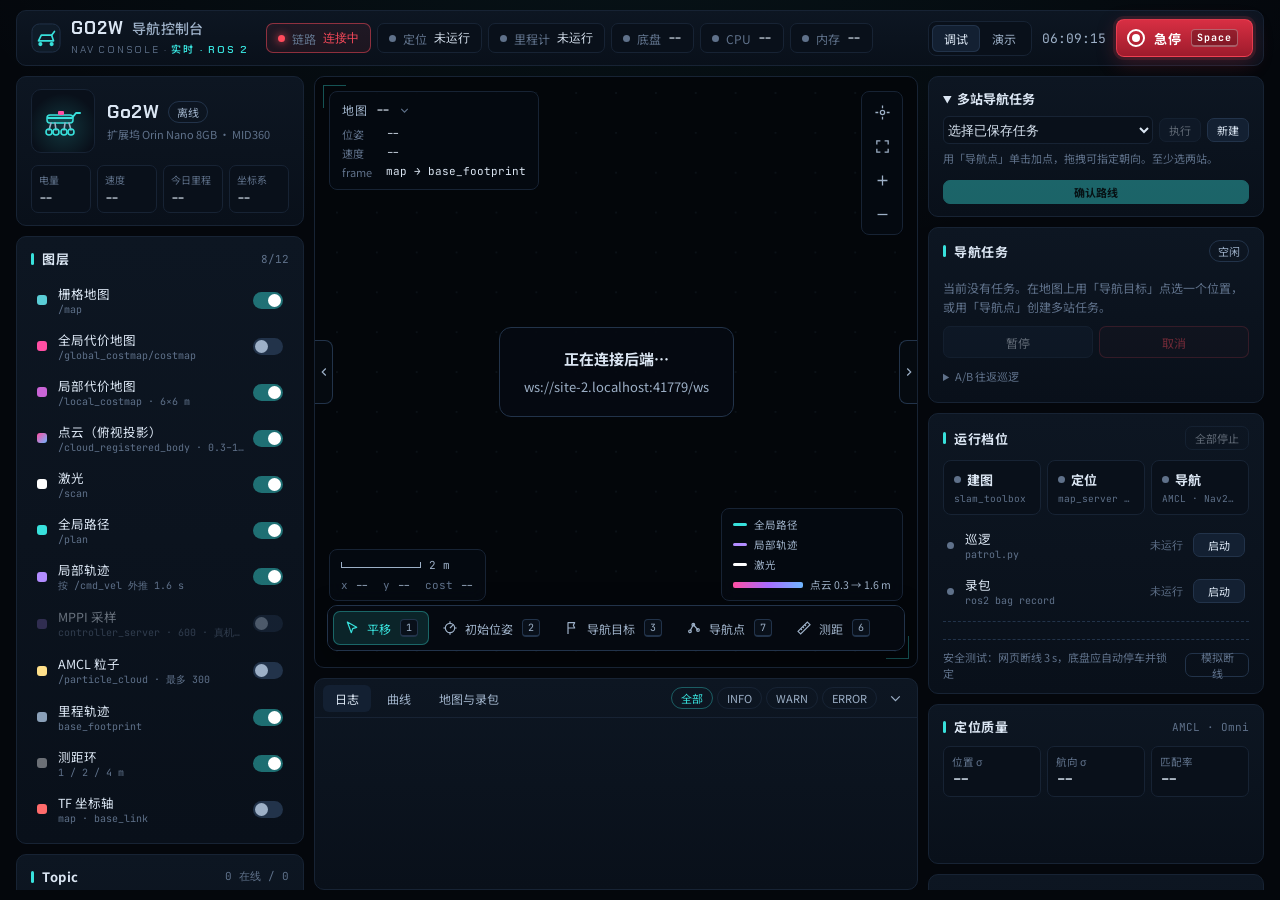
==== commit a21a8dea: "Add named stations, drag headings, and route deletion" ====
--- a/static/index.html
+++ b/static/index.html
@@ -177,6 +177,7 @@
               <select id="routeSelect" aria-label="已保存任务"></select>
               <button class="btn sm" id="routeRun">执行</button>
               <button class="btn sm" id="routeNew">新建</button>
+              <button class="btn sm danger" id="routeDelete" title="删除所选任务" hidden>删除</button>
             </div>
             <div class="route-hint" id="routeHint" aria-live="polite"></div>
             <ol id="routePoints" class="route-points"></ol>
--- a/static/css/console.css
+++ b/static/css/console.css
@@ -361,8 +361,9 @@
 .route-form select{flex:1;min-width:0;height:28px;border-radius:6px;border:1px solid var(--line);background:var(--panel);color:var(--fg)}
 .route-hint{font-size:11px;color:var(--muted)}
 .route-points{list-style:none;margin:6px 0 0;padding:0;max-height:180px;overflow:auto}
-.route-points li{display:flex;align-items:center;gap:4px;margin-top:4px}
-.route-points span{flex:1;font:11px var(--f-mono)}
+.route-points li{display:grid;grid-template-columns:minmax(0,1fr) repeat(3,auto);align-items:center;gap:4px;margin-top:6px}
+.route-points span{font-size:11px;overflow:hidden;text-overflow:ellipsis;white-space:nowrap}
+.route-point-name{grid-column:1/-1;width:100%;min-width:0;height:24px;border:1px solid var(--line);border-radius:6px;background:var(--panel);color:var(--fg);padding:0 7px;font-size:11px}
 .route-points .btn{padding:0 6px}
 .route-controls{margin-top:8px}
 .route-points .route-end{color:#94e8a8}
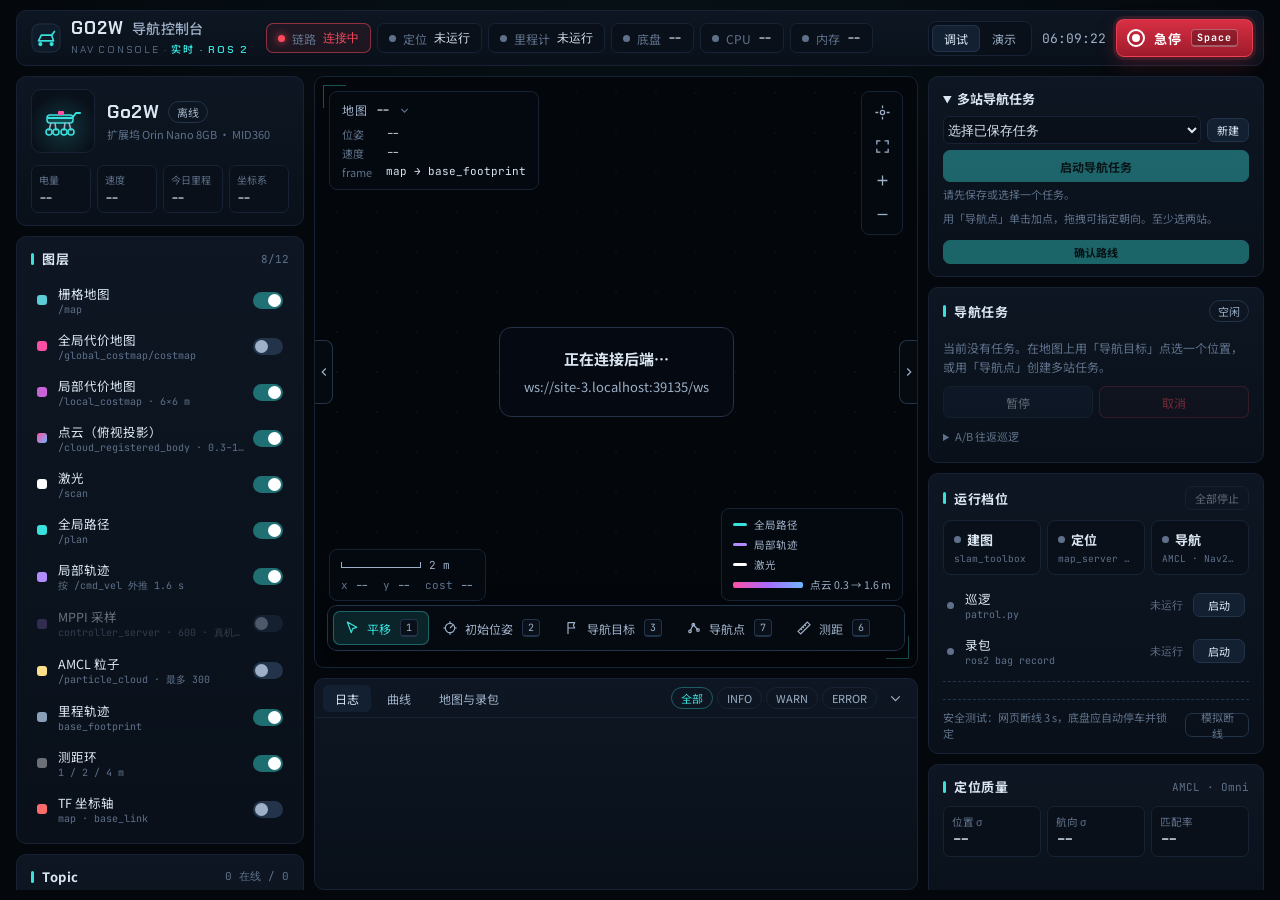
==== commit 35413784: "Make route start control explicit" ====
--- a/static/index.html
+++ b/static/index.html
@@ -175,9 +175,12 @@
           <div class="route-form">
             <div class="inrow">
               <select id="routeSelect" aria-label="已保存任务"></select>
-              <button class="btn sm" id="routeRun">执行</button>
               <button class="btn sm" id="routeNew">新建</button>
               <button class="btn sm danger" id="routeDelete" title="删除所选任务" hidden>删除</button>
+            </div>
+            <div class="route-launch">
+              <button class="btn pri" id="routeRun" aria-describedby="routeRunHint" disabled>启动导航任务</button>
+              <div class="route-hint" id="routeRunHint" aria-live="polite"></div>
             </div>
             <div class="route-hint" id="routeHint" aria-live="polite"></div>
             <ol id="routePoints" class="route-points"></ol>
--- a/static/css/console.css
+++ b/static/css/console.css
@@ -360,6 +360,9 @@
 .route-form .inrow{align-items:center}
 .route-form select{flex:1;min-width:0;height:28px;border-radius:6px;border:1px solid var(--line);background:var(--panel);color:var(--fg)}
 .route-hint{font-size:11px;color:var(--muted)}
+.route-launch{margin-bottom:8px}
+.route-launch .btn{width:100%}
+.route-launch .route-hint:not(:empty){margin-top:4px}
 .route-points{list-style:none;margin:6px 0 0;padding:0;max-height:180px;overflow:auto}
 .route-points li{display:grid;grid-template-columns:minmax(0,1fr) repeat(3,auto);align-items:center;gap:4px;margin-top:6px}
 .route-points span{font-size:11px;overflow:hidden;text-overflow:ellipsis;white-space:nowrap}
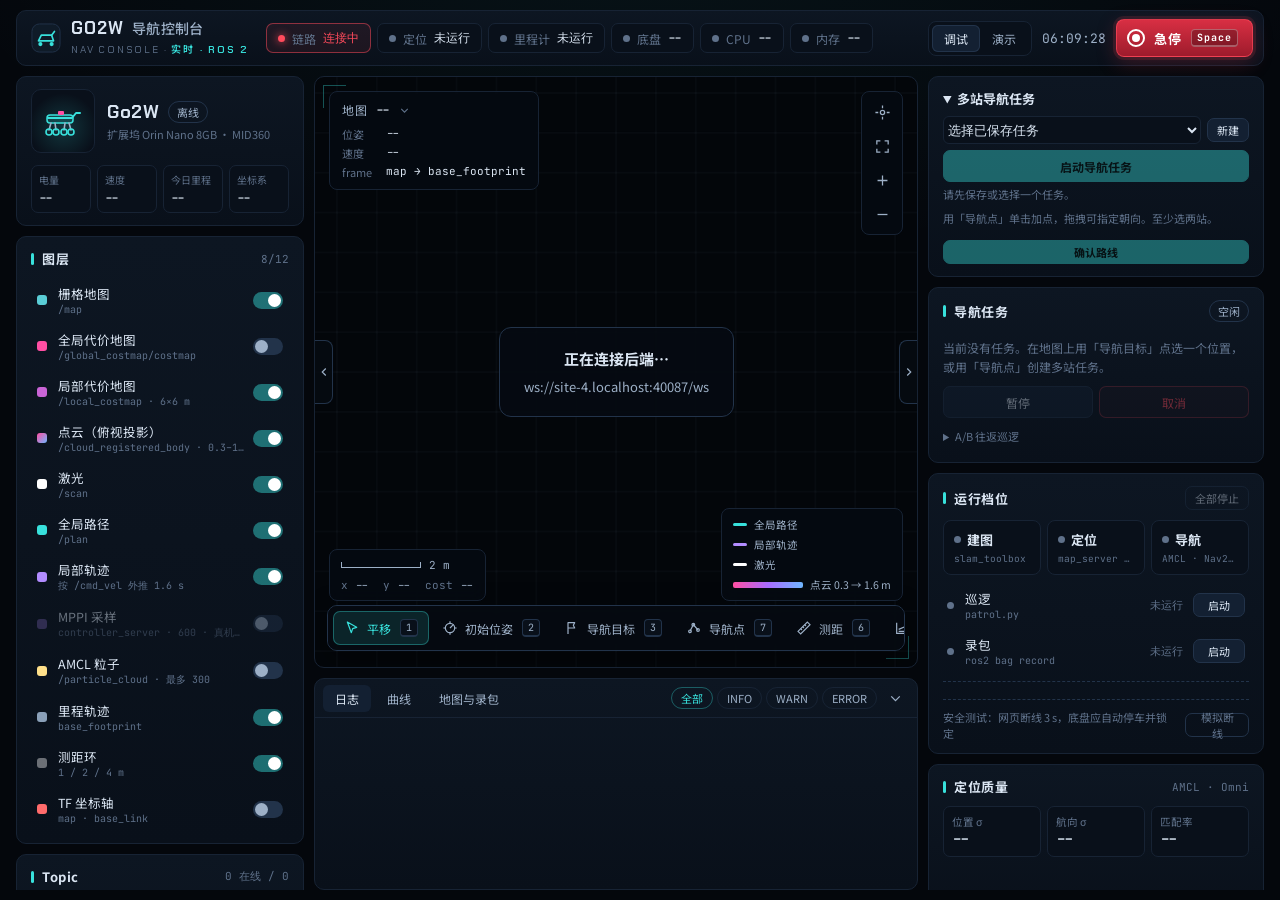
==== commit ef4e6eb5: "Add wall alignment preview and rotated navigation map export" ====
--- a/static/index.html
+++ b/static/index.html
@@ -83,6 +83,7 @@
           <span class="k">frame</span><span class="v" id="hFrame">--</span>
         </div>
         <div class="aim-hint" id="aimHint" hidden></div>
+        <div class="alignment-preview" id="alignPreview" hidden></div>
         <div class="hud hud-tr">
           <button class="ib" id="vFollow" title="跟随机器人 (F)"><svg viewBox="0 0 24 24" fill="none" stroke="currentColor" stroke-width="1.8"><circle cx="12" cy="12" r="3"/><path d="M12 2v4M12 18v4M2 12h4M18 12h4"/></svg></button>
           <button class="ib" id="vFit" title="适配地图"><svg viewBox="0 0 24 24" fill="none" stroke="currentColor" stroke-width="1.8"><path d="M4 9V4h5M20 9V4h-5M4 15v5h5M20 15v5h-5"/></svg></button>
@@ -100,6 +101,7 @@
           <button class="tool" data-tool="goal" title="导航目标：点击并拖动方向"><svg viewBox="0 0 24 24" fill="none" stroke="currentColor" stroke-width="1.8" stroke-linejoin="round"><path d="M6 21V4h10l-2 4 2 4H6"/></svg><span>导航目标</span><kbd>3</kbd></button>
           <button class="tool" data-tool="route" title="连续点击添加导航点"><svg viewBox="0 0 24 24" fill="none" stroke="currentColor" stroke-width="1.8"><path d="M6 17l5-10 7 8"/><circle cx="6" cy="17" r="2"/><circle cx="11" cy="7" r="2"/><circle cx="18" cy="15" r="2"/></svg><span>导航点</span><kbd>7</kbd></button>
           <button class="tool" data-tool="measure" title="测距"><svg viewBox="0 0 24 24" fill="none" stroke="currentColor" stroke-width="1.8"><path d="M3 17L17 3l4 4L7 21z"/><path d="M7 13l2 2M10 10l2 2M13 7l2 2"/></svg><span>测距</span><kbd>6</kbd></button>
+          <button class="tool" data-tool="align" title="沿墙选两点，对齐地图方向"><svg viewBox="0 0 24 24" fill="none" stroke="currentColor" stroke-width="1.8"><path d="M4 4v16h16M7 14l12-5M7 17h12"/></svg><span>地图对齐</span></button>
           <div class="tsep"></div>
           <button class="tool" data-tool="teleop" title="键盘遥控"><svg viewBox="0 0 24 24" fill="none" stroke="currentColor" stroke-width="1.8"><rect x="2" y="7" width="20" height="11" rx="5"/><path d="M7 10.5v4M5 12.5h4"/><circle cx="16" cy="11.5" r="1"/><circle cx="18" cy="13.5" r="1"/></svg><span>遥控</span><kbd>T</kbd></button>
         </div>
@@ -155,6 +157,12 @@
               <div>
                 <h4>地图 <span class="mono" style="color:var(--muted);font-size:11px">data/maps</span></h4>
                 <div class="inrow"><input id="mapName" value="lab_20261030"><button class="btn sm" id="saveMap">保存当前地图</button></div>
+                <div class="alignment-controls">
+                  <div class="alignment-buttons"><button class="btn sm" id="alignSelect">沿墙选两点</button><button class="btn sm" id="alignHorizontal">对齐水平</button><button class="btn sm" id="alignVertical">对齐竖直</button><button class="btn sm ghost" id="alignReset">取消预览</button></div>
+                  <div id="alignStatus" class="meta">选择至少 0.5 米的直墙，推荐 1 米以上。</div>
+                  <button class="btn sm pri" id="saveAlignedMap" disabled>保存对齐地图</button>
+                  <span class="meta">原图用于续建，对齐副本用于导航。</span>
+                </div>
                 <div id="mapList"></div>
               </div>
               <div>
--- a/static/css/console.css
+++ b/static/css/console.css
@@ -245,6 +245,9 @@
 .mrow .mn{font-family:var(--f-mono);overflow:hidden;text-overflow:ellipsis;white-space:nowrap}
 .mrow .mm{font-family:var(--f-mono);font-size:11px;color:var(--muted)}
 .inrow{display:flex;gap:6px;margin-bottom:6px}
+.alignment-controls{display:grid;gap:7px;padding:9px 0;border-bottom:1px solid var(--line);margin-bottom:7px}
+.alignment-buttons{display:flex;gap:5px;flex-wrap:wrap}
+.alignment-preview{position:absolute;z-index:3;top:56px;right:72px;max-width:calc(100% - 88px);padding:7px 12px;border:1px solid #ffe08a66;border-radius:8px;background:rgba(12,18,28,.92);color:#ffe08a;font-size:12px;pointer-events:none}
 .inrow input{flex:1;min-width:0;height:28px;border-radius:6px;border:1px solid var(--line);background:var(--panel);color:var(--fg);padding:0 9px;font:12px var(--f-mono)}
 
 /* ---------- right rail ---------- */
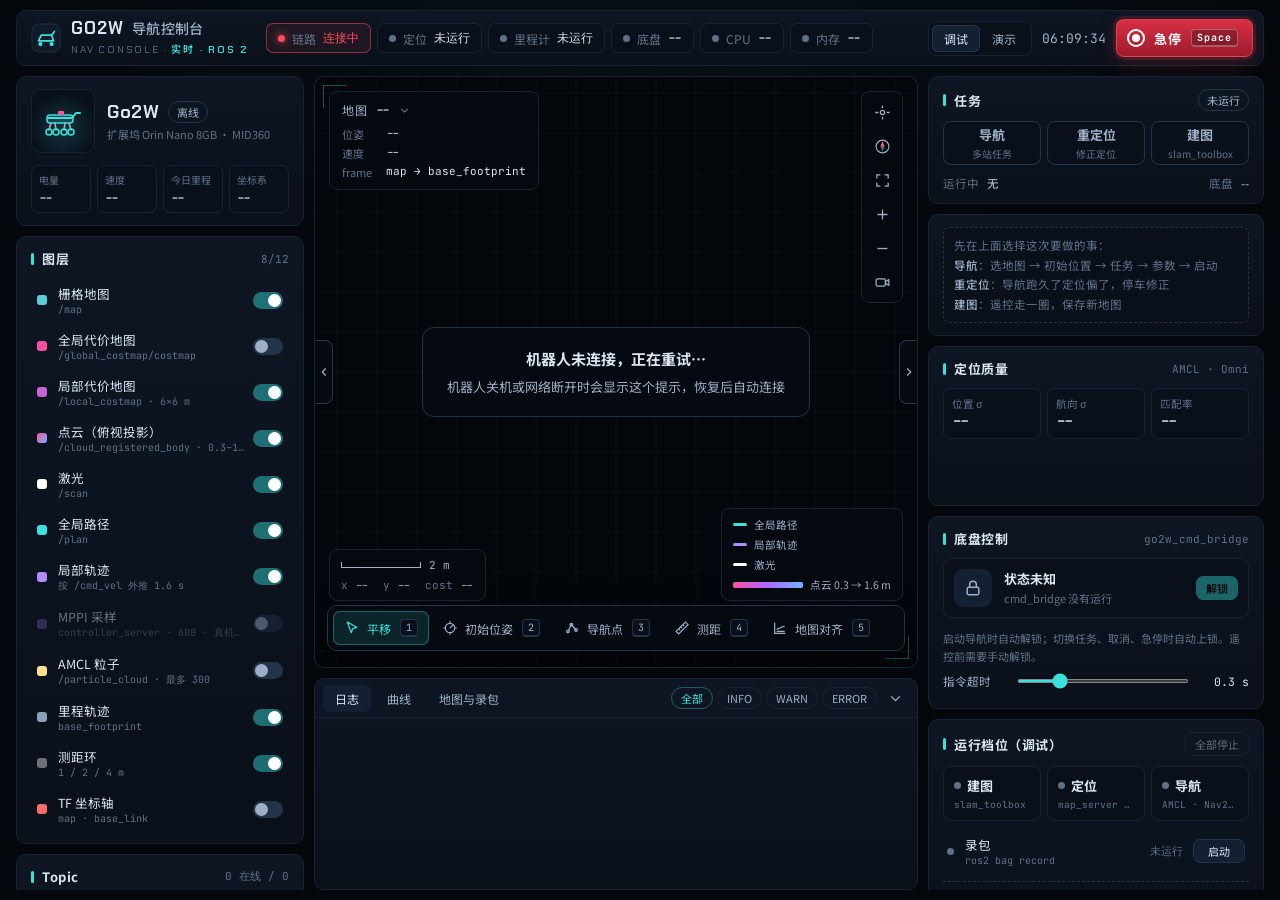
==== commit f70149d7: "Import current web console working tree from go2w monorepo" ====
--- a/static/index.html
+++ b/static/index.html
@@ -86,22 +86,30 @@
         <div class="alignment-preview" id="alignPreview" hidden></div>
         <div class="hud hud-tr">
           <button class="ib" id="vFollow" title="跟随机器人 (F)"><svg viewBox="0 0 24 24" fill="none" stroke="currentColor" stroke-width="1.8"><circle cx="12" cy="12" r="3"/><path d="M12 2v4M12 18v4M2 12h4M18 12h4"/></svg></button>
+          <button class="ib" id="vRot" title="地图方向"><svg viewBox="0 0 24 24" fill="none" stroke="currentColor" stroke-width="1.6"><circle cx="12" cy="12" r="9"/><g id="vRotNeedle"><path d="M12 4.5l3 7.5h-6z" fill="#ff6b6b" stroke="none"/><path d="M12 19.5l-3-7.5h6z" fill="currentColor" stroke="none" opacity=".55"/></g></svg></button>
           <button class="ib" id="vFit" title="适配地图"><svg viewBox="0 0 24 24" fill="none" stroke="currentColor" stroke-width="1.8"><path d="M4 9V4h5M20 9V4h-5M4 15v5h5M20 15v5h-5"/></svg></button>
           <button class="ib" id="vIn" title="放大"><svg viewBox="0 0 24 24" fill="none" stroke="currentColor" stroke-width="1.8"><path d="M12 5v14M5 12h14"/></svg></button>
           <button class="ib" id="vOut" title="缩小"><svg viewBox="0 0 24 24" fill="none" stroke="currentColor" stroke-width="1.8"><path d="M5 12h14"/></svg></button>
+          <button class="ib" id="vCam" title="摄像头浮窗" aria-label="打开摄像头浮窗" aria-pressed="false"><svg viewBox="0 0 24 24" fill="none" stroke="currentColor" stroke-width="1.8" stroke-linejoin="round"><rect x="3" y="7" width="13" height="10" rx="2"/><path d="M16 11l5-3v8l-5-3"/></svg></button>
+        </div>
+        <div class="cam-float" id="camFloat" hidden>
+          <div class="cam-head" id="camHead" title="拖动移动位置"><span class="cam-title">前置摄像头</span><span class="sp"></span><button class="ib cam-x" id="camClose" title="关闭" aria-label="关闭摄像头浮窗"><svg viewBox="0 0 24 24" fill="none" stroke="currentColor" stroke-width="2"><path d="M6 6l12 12M18 6L6 18"/></svg></button></div>
+          <div class="cam-view"><video id="camVideo" muted playsinline autoplay disablepictureinpicture></video><div class="cam-msg" id="camMsg">正在连接摄像头…</div></div>
+          <div class="cam-bar"><span id="camInfo">同一时间只给一个网页传画面</span><span class="sp"></span><button class="btn sm" id="camTake" hidden>接管画面</button></div>
+          <div class="cam-grip" id="camGrip" title="拖动调整大小（保持比例），双击恢复默认"></div>
         </div>
         <div class="mode-tag" id="mapTag" hidden>建图中 · slam_toolbox</div>
         <div class="tele" id="teleHint" hidden>
           <div class="keys"><kbd data-k="q">Q</kbd><kbd data-k="w">W</kbd><kbd data-k="e">E</kbd><kbd data-k="a">A</kbd><kbd data-k="s">S</kbd><kbd data-k="d">D</kbd></div>
-          <div><b>键盘遥控</b><div style="color:var(--muted);font-size:11px;margin-top:2px">按住移动，松开即停 · W/S 前后 · A/D 转向 · Q/E 横移</div></div>
+          <div><b>键盘遥控</b><div style="color:var(--muted);font-size:11px;margin-top:2px">按住移动，松开即停 · W/S 前后 · A/D 转向 · Q/E 横移 · Z/C 换档</div></div>
+          <div class="gear" id="teleGear" title="速度档位（Z 降档 / C 升档）"><button>慢</button><button>中</button><button>快</button></div>
         </div>
         <div class="toolbar" id="toolbar">
           <button class="tool" data-tool="pan" title="选择 / 平移"><svg viewBox="0 0 24 24" fill="none" stroke="currentColor" stroke-width="1.8" stroke-linejoin="round"><path d="M5 3l14 8-6 2-2 6z"/></svg><span>平移</span><kbd>1</kbd></button>
           <button class="tool" data-tool="init" title="设置初始位姿：点击并拖动方向"><svg viewBox="0 0 24 24" fill="none" stroke="currentColor" stroke-width="1.8"><circle cx="12" cy="12" r="7"/><path d="M12 12l5-5M12 2v3M12 19v3M2 12h3M19 12h3"/></svg><span>初始位姿</span><kbd>2</kbd></button>
-          <button class="tool" data-tool="goal" title="导航目标：点击并拖动方向"><svg viewBox="0 0 24 24" fill="none" stroke="currentColor" stroke-width="1.8" stroke-linejoin="round"><path d="M6 21V4h10l-2 4 2 4H6"/></svg><span>导航目标</span><kbd>3</kbd></button>
-          <button class="tool" data-tool="route" title="连续点击添加导航点"><svg viewBox="0 0 24 24" fill="none" stroke="currentColor" stroke-width="1.8"><path d="M6 17l5-10 7 8"/><circle cx="6" cy="17" r="2"/><circle cx="11" cy="7" r="2"/><circle cx="18" cy="15" r="2"/></svg><span>导航点</span><kbd>7</kbd></button>
-          <button class="tool" data-tool="measure" title="测距"><svg viewBox="0 0 24 24" fill="none" stroke="currentColor" stroke-width="1.8"><path d="M3 17L17 3l4 4L7 21z"/><path d="M7 13l2 2M10 10l2 2M13 7l2 2"/></svg><span>测距</span><kbd>6</kbd></button>
-          <button class="tool" data-tool="align" title="沿墙选两点，对齐地图方向"><svg viewBox="0 0 24 24" fill="none" stroke="currentColor" stroke-width="1.8"><path d="M4 4v16h16M7 14l12-5M7 17h12"/></svg><span>地图对齐</span></button>
+          <button class="tool" data-tool="route" title="连续点击添加导航点"><svg viewBox="0 0 24 24" fill="none" stroke="currentColor" stroke-width="1.8"><path d="M6 17l5-10 7 8"/><circle cx="6" cy="17" r="2"/><circle cx="11" cy="7" r="2"/><circle cx="18" cy="15" r="2"/></svg><span>导航点</span><kbd>3</kbd></button>
+          <button class="tool" data-tool="measure" title="测距"><svg viewBox="0 0 24 24" fill="none" stroke="currentColor" stroke-width="1.8"><path d="M3 17L17 3l4 4L7 21z"/><path d="M7 13l2 2M10 10l2 2M13 7l2 2"/></svg><span>测距</span><kbd>4</kbd></button>
+          <button class="tool" data-tool="align" title="沿墙选两点，对齐地图方向"><svg viewBox="0 0 24 24" fill="none" stroke="currentColor" stroke-width="1.8"><path d="M4 4v16h16M7 14l12-5M7 17h12"/></svg><span>地图对齐</span><kbd>5</kbd></button>
           <div class="tsep"></div>
           <button class="tool" data-tool="teleop" title="键盘遥控"><svg viewBox="0 0 24 24" fill="none" stroke="currentColor" stroke-width="1.8"><rect x="2" y="7" width="20" height="11" rx="5"/><path d="M7 10.5v4M5 12.5h4"/><circle cx="16" cy="11.5" r="1"/><circle cx="18" cy="13.5" r="1"/></svg><span>遥控</span><kbd>T</kbd></button>
         </div>
@@ -156,18 +164,22 @@
             <div class="mb">
               <div>
                 <h4>地图 <span class="mono" style="color:var(--muted);font-size:11px">data/maps</span></h4>
-                <div class="inrow"><input id="mapName" value="lab_20261030"><button class="btn sm" id="saveMap">保存当前地图</button></div>
-                <div class="alignment-controls">
-                  <div class="alignment-buttons"><button class="btn sm" id="alignSelect">沿墙选两点</button><button class="btn sm" id="alignHorizontal">对齐水平</button><button class="btn sm" id="alignVertical">对齐竖直</button><button class="btn sm ghost" id="alignReset">取消预览</button></div>
-                  <div id="alignStatus" class="meta">选择至少 0.5 米的直墙，推荐 1 米以上。</div>
-                  <button class="btn sm pri" id="saveAlignedMap" disabled>保存对齐地图</button>
-                  <span class="meta">原图用于续建，对齐副本用于导航。</span>
-                </div>
+                <div class="hint">保存地图、地图对齐在右栏「建图」里。</div>
                 <div id="mapList"></div>
               </div>
               <div>
                 <h4>录包 <span class="mono" style="color:var(--muted);font-size:11px">data/bags</span></h4>
-                <div class="inrow"><input id="bagTopics" value="/scan /odom /tf /plan /cmd_vel /lowstate"><button class="btn sm" id="bagBtn">开始录包</button></div>
+                <!-- 默认录一次导航的全过程（不含点云）；空格或换行分隔，可以直接增删，刷新页面恢复默认 -->
+                <div class="inrow bag-row"><textarea id="bagTopics" rows="4" spellcheck="false" autocomplete="off" aria-label="录包 topic，空格或换行分隔">/tf /tf_static /robot_description /map
+/odom /odom_healthy /scan /amcl_pose /initialpose /particle_cloud
+/goal_pose /plan /transformed_global_plan
+/local_costmap/costmap /global_costmap/costmap
+/cmd_vel_nav /cmd_vel /go2w_cmd_bridge/armed
+/navigate_to_pose/_action/status /navigate_to_pose/_action/feedback /follow_path/_action/status
+/behavior_tree_log /rosout</textarea><button class="btn sm" id="bagBtn">开始录包</button></div>
+                <label class="bag-tip bag-livox"><input type="checkbox" id="bagLivox"> 加录 MID360 原始点云 + IMU（/livox/lidar /livox/imu，约 4 MB/s，一小时十几 GB；雷达驱动随档位启动，没开档位时录不到）</label>
+                <div class="bag-tip">空格或换行分隔，可直接增删。要复现障碍物再加 /cloud_registered_body（数据量大）</div>
+                <div class="inrow rb-row"><label class="bag-livox"><input type="checkbox" id="rbOn"> 回溯录制</label><span class="meta rb-state" id="rbState"></span><button class="btn sm pri" id="rbSave">保存刚才 20 秒</button></div>
                 <div id="bagList"></div>
               </div>
             </div>
@@ -178,33 +190,81 @@
 
     <aside class="col right">
       <section class="panel card">
-        <details id="routesPanel" open>
-          <summary>多站导航任务</summary>
-          <div class="route-form">
-            <div class="inrow">
-              <select id="routeSelect" aria-label="已保存任务"></select>
-              <button class="btn sm" id="routeNew">新建</button>
-              <button class="btn sm danger" id="routeDelete" title="删除所选任务" hidden>删除</button>
-            </div>
-            <div class="route-launch">
-              <button class="btn pri" id="routeRun" aria-describedby="routeRunHint" disabled>启动导航任务</button>
-              <div class="route-hint" id="routeRunHint" aria-live="polite"></div>
-            </div>
-            <div class="route-hint" id="routeHint" aria-live="polite"></div>
-            <ol id="routePoints" class="route-points"></ol>
-            <div class="btn-row route-controls">
-              <button class="btn sm pri" id="routeConfirm">确认路线</button>
-              <button class="btn sm" id="routeCheck" hidden>检查路径</button>
-            </div>
-            <div class="inrow route-controls" id="routeSaveRow" hidden>
-              <input id="routeName" placeholder="任务名称" aria-label="任务名称" maxlength="60">
-              <button class="btn sm pri" id="routeSave">保存任务</button>
-            </div>
-          </div>
-        </details>
-      </section>
-
-      <section class="panel card" id="taskCard">
+        <div class="card-h"><h3>任务</h3><span class="pill" id="stackPill">--</span></div>
+        <div class="tasks" id="taskTabs">
+          <button data-t="nav">导航<small>多站任务</small></button>
+          <button data-t="reloc">重定位<small>修正定位</small></button>
+          <button data-t="map">建图<small>slam_toolbox</small></button>
+        </div>
+        <div class="robot-line"><span>运行中</span><b id="stackTxt">--</b><span class="sp"></span><span>底盘</span><b id="armTxt">--</b></div>
+      </section>
+
+      <section class="panel card" id="flowNone">
+        <div class="note">先在上面选择这次要做的事：<br><b>导航</b>：选地图 → 初始位置 → 任务 → 参数 → 启动<br><b>重定位</b>：导航跑久了定位偏了，停车修正<br><b>建图</b>：遥控走一圈，保存新地图</div>
+      </section>
+
+      <section class="panel card" id="flowNav" hidden>
+        <div class="note" id="navOff" hidden>导航没有运行。<button class="btn sm pri" id="navStart">启动导航…</button></div>
+        <div class="flow" id="navFlow">
+          <div class="step" id="stMap" data-s="todo">
+            <div class="step-h"><div class="step-n"><span>1</span></div><div class="step-t">地图<span class="step-s" id="stMapSub"></span></div><button class="btn sm ghost step-more" data-open="stMap" hidden>更改</button></div>
+            <div class="step-b">
+              <p class="hint">换地图后 map_server 立即加载新图，当前位姿作废，要重新给初始位置。</p>
+              <div class="inrow"><select id="navMapSel" aria-label="地图"></select><button class="btn sm" id="navMapLoad">加载</button></div>
+            </div>
+          </div>
+          <div class="step" id="stInit" data-s="todo">
+            <div class="step-h"><div class="step-n"><span>2</span></div><div class="step-t">初始位置<span class="step-s" id="stInitSub"></span></div><button class="btn sm ghost step-more" data-open="stInit" hidden>更改</button></div>
+            <div class="step-b">
+              <p class="hint">用地图工具栏的「初始位姿」（快捷键 2）：在机器人实际位置按住，往车头方向拖动后松开。设好后看激光和墙是否对上。</p>
+              <div class="inrow"><button class="btn sm pri" id="navInitBtn">在地图上选择初始位置</button><button class="btn sm" id="navInitOk" title="AMCL 现在的位姿是对的，不用重新设置">当前位置正确</button></div>
+            </div>
+          </div>
+          <div class="step" id="stRoute" data-s="todo">
+            <div class="step-h"><div class="step-n"><span>3</span></div><div class="step-t">导航任务<span class="step-s" id="stRouteSub"></span></div><button class="btn sm ghost step-more" data-open="stRoute" hidden>更改</button></div>
+            <div class="step-b">
+              <div class="route-form">
+                <div class="inrow">
+                  <select id="routeSelect" aria-label="已保存任务"></select>
+                  <button class="btn sm" id="routeNew">新建</button>
+                  <button class="btn sm danger" id="routeDelete" title="删除所选任务" hidden>删除</button>
+                </div>
+                <div class="route-hint" id="routeHint" aria-live="polite"></div>
+                <ol id="routePoints" class="route-points"></ol>
+                <div class="btn-row route-controls">
+                  <button class="btn sm pri" id="routeConfirm">确认路线</button>
+                  <button class="btn sm" id="routeCheck" hidden>检查路径</button>
+                </div>
+                <div class="inrow route-controls" id="routeSaveRow" hidden>
+                  <input id="routeName" placeholder="任务名称" aria-label="任务名称" maxlength="60">
+                  <button class="btn sm pri" id="routeSave">保存任务</button>
+                </div>
+              </div>
+            </div>
+          </div>
+          <div class="step" id="stParam" data-s="todo">
+            <div class="step-h"><div class="step-n"><span>4</span></div><div class="step-t">运行参数<span class="step-s" id="stParamSub"></span></div><button class="btn sm ghost step-more" data-open="stParam" hidden>更改</button></div>
+            <div class="step-b">
+              <div class="patrol-opt route-loop"><label><input type="checkbox" id="routeRound" aria-describedby="routeLoopTip">循环</label><input id="routeLoops" type="number" min="0" max="1000" value="1" aria-label="循环圈数" disabled><span>圈</span></div>
+              <div class="route-hint route-loop-tip" id="routeLoopTip">到终点后直接回 1 号点算一圈，不原路返回 · 0 圈 = 一直循环</div>
+              <div class="sl"><label for="slV">最大 vx</label><input type="range" id="slV" min="0.1" max="1.2" step="0.05" value="0.45"><output id="oV">0.45 m/s</output></div>
+              <div class="sl"><label for="slW">最大 wz</label><input type="range" id="slW" min="0.2" max="1.5" step="0.1" value="1.2"><output id="oW">1.2 rad/s</output></div>
+            </div>
+          </div>
+          <div class="step" id="stGo" data-s="todo">
+            <div class="step-h"><div class="step-n"><span>5</span></div><div class="step-t">启动导航<span class="step-s" id="stGoSub"></span></div><button class="btn sm ghost step-more" data-open="stGo" hidden>更改</button></div>
+            <div class="step-b">
+              <div class="route-launch">
+                <button class="btn pri big" id="routeRun" aria-describedby="routeRunHint" disabled>启动导航</button>
+                <div class="route-hint" id="routeRunHint" aria-live="polite"></div>
+              </div>
+              <p class="hint">会弹出确认框列出这次的设置；确认后底盘自动解锁并立即出发。</p>
+            </div>
+          </div>
+        </div>
+      </section>
+
+      <section class="panel card" id="taskCard" hidden>
         <div class="card-h"><h3>导航任务</h3><span class="pill" id="taskPill">--</span></div>
         <div id="taskBody">
           <div class="task-title" id="taskTitle">--</div>
@@ -218,28 +278,79 @@
           </div>
           <ol class="steps" id="steps"></ol>
         </div>
-        <div class="empty" id="taskEmpty" hidden>当前没有任务。在地图上用「导航目标」点选一个位置，或用「导航点」创建多站任务。</div>
+        <div class="empty" id="taskEmpty" hidden>当前没有任务。在上方选择一个多站任务，或用地图工具栏的「导航点」新建。</div>
         <div class="btn-row">
           <button class="btn" id="btnPause">暂停</button>
           <button class="btn danger" id="btnCancel">取消</button>
         </div>
-        <details class="legacy-patrol">
-          <summary>A/B 往返巡逻</summary>
-          <div class="btn-row">
-            <button class="btn sm" data-tool="A">设 A 点</button>
-            <button class="btn sm" data-tool="B">设 B 点</button>
-            <button class="btn sm" id="btnPatrol">开始巡逻</button>
-          </div>
-          <div class="patrol-opt"><label for="patrolLoops">巡逻往返</label><input id="patrolLoops" type="number" min="0" max="1000" value="0"><span>次 · 0 = 一直往返</span></div>
-        </details>
-      </section>
-
-      <section class="panel card">
-        <div class="card-h"><h3>运行档位</h3><button class="btn sm ghost" id="modeStop">全部停止</button></div>
-        <div class="modes" id="modes"></div>
-        <div class="procs" id="procs"></div>
-        <div class="nodes" id="nodes"></div>
-        <div class="safety debug-only"><span>安全测试：网页断线 3 s，底盘应自动停车并锁定</span><button class="btn sm ghost" id="simDrop">模拟断线</button></div>
+      </section>
+
+      <section class="panel card" id="flowReloc" hidden>
+        <div class="card-h"><h3>重定位</h3><span class="meta" id="relocMeta"></span></div>
+        <div class="note" id="relocNote"></div>
+        <div class="note warn" id="relocWait" hidden></div>
+        <div id="relocBody">
+          <div class="reloc-match"><b id="relocMatch">--</b><small id="relocMatchSub">激光贴墙比例（匹配率）</small></div>
+          <div class="reloc-bar"><i id="relocBar"></i></div>
+          <div class="reloc-legend"><span><i style="background:var(--ok)"></i>贴着墙</span><span><i style="background:var(--crit)"></i>悬空 / 没对上</span><span><i style="background:#38e1dc"></i>修正后的位置</span></div>
+          <div class="reloc-row"><span>步长</span>
+            <div class="seg2" id="relocSteps"><button data-i="0">1 cm · 0.5°</button><button data-i="1">5 cm · 1°</button><button data-i="2">20 cm · 5°</button></div></div>
+          <div class="reloc-pad" id="relocPad">
+            <button data-n="ccw" title="逆时针 (Q)">⟲</button><button data-n="u" title="上 (↑)">↑</button><button data-n="cw" title="顺时针 (E)">⟳</button>
+            <button data-n="l" title="左 (←)">←</button><span class="c" id="relocUnit"></span><button data-n="r" title="右 (→)">→</button>
+            <span></span><button data-n="d" title="下 (↓)">↓</button><span></span>
+          </div>
+          <p class="hint">方向键按屏幕方向平移，Q / E 旋转；也可以在地图上拖青色机器人平移、拖车头的圆点旋转。点「应用」之前不会发给 AMCL。</p>
+          <div class="reloc-delta" id="relocDelta"></div>
+          <div class="inrow"><button class="btn sm ghost" id="relocUndo" disabled>撤销改动</button><button class="btn sm pri" id="relocApply" disabled style="flex:1">应用到 AMCL</button></div>
+        </div>
+        <div class="inrow" style="margin-top:10px"><button class="btn sm" id="relocInit" title="偏得太远、微调不过来时，用「初始位姿」工具重新点一个位置">重新给位置</button><button class="btn sm" id="relocBack" style="flex:1">完成，返回导航</button></div>
+      </section>
+
+      <section class="panel card" id="flowMap" hidden>
+        <div class="note" id="mapOff" hidden>建图没有运行。<button class="btn sm pri" id="mapStart">开始建图…</button></div>
+        <div class="flow" id="mapFlow">
+          <div class="step" id="mpRun" data-s="todo">
+            <div class="step-h"><div class="step-n"><span>1</span></div><div class="step-t">建图中<span class="step-s" id="mpRunSub"></span></div></div>
+            <div class="step-b">
+
+            </div>
+          </div>
+          <div class="step" id="mpTele" data-s="todo">
+            <div class="step-h"><div class="step-n"><span>2</span></div><div class="step-t">遥控走一圈<span class="step-s" id="mpTeleSub"></span></div></div>
+            <div class="step-b">
+              <p class="hint">慢速走完整个区域，最后回到起点附近形成闭环；墙角、门口多停一下。遥控前要先在「底盘控制」里解锁。</p>
+              <div class="inrow"><button class="btn sm" id="mapTele">键盘遥控 (T)</button></div>
+              <label class="map-chk"><input type="checkbox" id="mapBag"><span>同时录包（data/bags；topic 在底部「地图与录包」里改）</span></label>
+            </div>
+          </div>
+          <div class="step" id="mpAlign" data-s="todo">
+            <div class="step-h"><div class="step-n"><span>3</span></div><div class="step-t">地图对齐（可选）<span class="step-s" id="mpAlignSub"></span></div></div>
+            <div class="step-b">
+              <p class="hint">沿一面直墙选两点，把地图画面转正。</p>
+              <div class="alignment-controls">
+                <div class="alignment-buttons"><button class="btn sm" id="alignSelect">沿墙选两点</button><button class="btn sm" id="alignHorizontal">对齐水平</button><button class="btn sm" id="alignVertical">对齐竖直</button><button class="btn sm ghost" id="alignReset">复位方向</button></div>
+                <div id="alignStatus" class="meta">选择至少 0.5 米的直墙，推荐 1 米以上。</div>
+                <button class="btn sm pri" id="saveAlignedMap" disabled>保存对齐地图</button>
+                <span class="meta">一般不需要导出：显示方向只转画面就够了。导出的对齐副本坐标会变，路线和初始位姿要重做；原图保留用于续建。</span>
+              </div>
+            </div>
+          </div>
+          <div class="step" id="mpSave" data-s="todo">
+            <div class="step-h"><div class="step-n"><span>4</span></div><div class="step-t">保存地图<span class="step-s" id="mpSaveSub"></span></div></div>
+            <div class="step-b">
+              <p class="hint">不会覆盖同名地图；可以多次保存，每次存成一个新名字（保存后自动换成下一个名字）。</p>
+              <div class="inrow"><input id="mapName" aria-label="地图名" maxlength="40" spellcheck="false"><button class="btn sm pri" id="saveMap">保存</button></div>
+            </div>
+          </div>
+          <div class="step" id="mpEnd" data-s="todo">
+            <div class="step-h"><div class="step-n"><span>5</span></div><div class="step-t">结束建图<span class="step-s" id="mpEndSub"></span></div></div>
+            <div class="step-b">
+              <button class="btn pri" id="mapToNav" style="width:100%">用这张图去导航…</button>
+              <button class="btn ghost" id="mapStop" style="width:100%;margin-top:6px">停止建图</button>
+            </div>
+          </div>
+        </div>
       </section>
 
       <section class="panel card">
@@ -259,13 +370,21 @@
           <div class="arm-t"><b id="armT">--</b><span id="armS">--</span></div>
           <button class="btn sm" id="armBtn">解锁</button>
         </div>
-        <div class="sl"><label for="slV">最大 vx</label><input type="range" id="slV" min="0.1" max="1.2" step="0.05" value="0.45"><output id="oV">0.45 m/s</output></div>
-        <div class="sl"><label for="slW">最大 wz</label><input type="range" id="slW" min="0.2" max="1.5" step="0.1" value="1.2"><output id="oW">1.2 rad/s</output></div>
+        <div class="hint" style="margin-top:6px">启动导航时自动解锁；切换任务、取消、急停时自动上锁。遥控前需要手动解锁。</div>
         <div class="sl debug-only"><label for="slT">指令超时</label><input type="range" id="slT" min="0.1" max="1" step="0.1" value="0.3"><output id="oT">0.3 s</output></div>
+      </section>
+
+      <section class="panel card debug-only">
+        <div class="card-h"><h3>运行档位（调试）</h3><button class="btn sm ghost" id="modeStop">全部停止</button></div>
+        <div class="modes" id="modes"></div>
+        <div class="procs" id="procs"></div>
+        <div class="nodes" id="nodes"></div>
+        <div class="safety debug-only"><span>安全测试：网页断线 3 s，底盘应自动停车并锁定</span><button class="btn sm ghost" id="simDrop">模拟断线</button></div>
       </section>
     </aside>
   </div>
 </div>
+<script src="js/vendor/jmuxer.min.js"></script><!-- jmuxer 2.0.7（MIT，见 js/vendor/jmuxer.LICENSE）：H.264 → MSE，播放摄像头画面 -->
 <script type="module" src="js/main.js"></script>
 </body>
 </html>
--- a/static/css/console.css
+++ b/static/css/console.css
@@ -192,9 +192,30 @@
 .keys{display:grid;grid-template-columns:repeat(3,22px);gap:3px}
 .keys kbd{display:grid;place-items:center;height:20px;padding:0}
 .keys kbd.dn{background:var(--accent);color:#03140c;border-color:var(--accent)}
+.gear{display:flex;border:1px solid var(--line-2);border-radius:6px;overflow:hidden}
+.gear button{all:unset;cursor:pointer;padding:3px 9px;font-size:12px;color:var(--fg-2)}
+.gear button+button{border-left:1px solid var(--line-2)}
+.gear button.on{background:var(--accent);color:#03140c}
 .mode-tag{position:absolute;z-index:3;top:14px;left:50%;transform:translateX(-50%);padding:5px 12px;border-radius:999px;font-size:12px;color:var(--warn);border:1px solid rgba(243,177,63,.45);background:rgba(30,20,4,.8)}
 
 /* ---------- drawer ---------- */
+/* 摄像头浮窗：放在地图区里，可拖动、可按比例缩放；位置和大小由 camera.js 写 left/top/width */
+.cam-float{position:absolute;z-index:4;display:flex;flex-direction:column;border-radius:9px;overflow:hidden;
+  background:rgba(6,11,18,.92);backdrop-filter:blur(8px);border:1px solid var(--line-2);box-shadow:0 12px 32px rgba(0,0,0,.5)}
+.cam-float[hidden]{display:none}
+.cam-float.moving{user-select:none;opacity:.92}
+.cam-head{display:flex;align-items:center;gap:6px;height:28px;padding:0 2px 0 10px;cursor:move;touch-action:none;font-size:11px;color:var(--fg-2);letter-spacing:.04em}
+.cam-head .sp,.cam-bar .sp{flex:1}
+.cam-head .cam-x{width:24px;height:24px;cursor:pointer}
+.cam-head .cam-x svg{width:13px;height:13px}
+.cam-view{position:relative;width:100%;aspect-ratio:var(--ar,16/9);background:#000;overflow:hidden}
+.cam-view video{position:absolute;inset:0;width:100%;height:100%;object-fit:contain;background:#000}
+.cam-msg{position:absolute;inset:0;display:grid;place-items:center;padding:12px;text-align:center;color:var(--muted);font-size:12px;background:rgba(0,0,0,.55)}
+.cam-msg[hidden]{display:none}
+.cam-bar{display:flex;align-items:center;gap:8px;min-height:24px;padding:2px 22px 2px 10px;font:10.5px var(--f-mono);color:var(--muted);white-space:nowrap;overflow:hidden}
+.cam-bar #camInfo{overflow:hidden;text-overflow:ellipsis}
+.cam-grip{position:absolute;right:0;bottom:0;width:18px;height:18px;cursor:nwse-resize;touch-action:none;
+  background:linear-gradient(135deg,transparent 0 50%,var(--fg-2) 50% 56%,transparent 56% 68%,var(--fg-2) 68% 74%,transparent 74%)}
 .drawer{position:relative;display:flex;flex-direction:column;height:var(--dh,212px);min-width:0;transition:height .2s}
 .drawer.collapsed{height:40px}
 .drawer.dragging{transition:none;user-select:none}
@@ -244,10 +265,33 @@
 .mrow:hover{background:var(--panel)}
 .mrow .mn{font-family:var(--f-mono);overflow:hidden;text-overflow:ellipsis;white-space:nowrap}
 .mrow .mm{font-family:var(--f-mono);font-size:11px;color:var(--muted)}
+.mrow.bag{grid-template-columns:1fr auto auto auto auto auto}
+.bag-up{width:26px;height:26px;color:var(--muted)}
+.bag-up svg{width:15px;height:15px}
+.bag-up:hover:not(:disabled){color:var(--accent);background:var(--accent-soft)}
+.bag-up:disabled{opacity:.3;cursor:not-allowed}
+.bag-up.done{color:var(--ok)}
+.bag-st.run{color:var(--accent)}
+.bag-st.done{color:var(--ok)}
+.bag-st.fail{color:var(--crit);cursor:help}
+.bag-del{width:26px;height:26px;color:var(--muted)}
+.bag-del svg{width:15px;height:15px}
+.bag-del:hover:not(:disabled){color:var(--crit);background:rgba(255,75,92,.12)}
+.bag-del:disabled{opacity:.3;cursor:not-allowed}
 .inrow{display:flex;gap:6px;margin-bottom:6px}
 .alignment-controls{display:grid;gap:7px;padding:9px 0;border-bottom:1px solid var(--line);margin-bottom:7px}
 .alignment-buttons{display:flex;gap:5px;flex-wrap:wrap}
+#vRotNeedle{transform-origin:12px 12px;transform-box:view-box;transition:transform .12s}
 .alignment-preview{position:absolute;z-index:3;top:56px;right:72px;max-width:calc(100% - 88px);padding:7px 12px;border:1px solid #ffe08a66;border-radius:8px;background:rgba(12,18,28,.92);color:#ffe08a;font-size:12px;pointer-events:none}
+.bag-row{align-items:flex-start}
+.bag-row textarea{flex:1;min-width:0;resize:vertical;border-radius:6px;border:1px solid var(--line);background:var(--panel);color:var(--fg);padding:6px 9px;font:11.5px/1.5 var(--f-mono)}
+.bag-tip{font-size:11px;color:var(--muted);margin:-2px 0 6px}
+.bag-livox{display:flex;gap:6px;align-items:flex-start;cursor:pointer;margin-top:4px}
+.bag-livox input{margin:1px 0 0;flex:none}
+.rb-row{align-items:center}
+.rb-row .bag-livox{margin:0;font-size:12px;color:var(--fg-2);white-space:nowrap}
+.rb-row input{flex:none;height:auto;width:auto}
+.rb-row .rb-state{flex:1;min-width:0;font:11px var(--f-mono);color:var(--muted);overflow:hidden;text-overflow:ellipsis;white-space:nowrap}
 .inrow input{flex:1;min-width:0;height:28px;border-radius:6px;border:1px solid var(--line);background:var(--panel);color:var(--fg);padding:0 9px;font:12px var(--f-mono)}
 
 /* ---------- right rail ---------- */
@@ -364,6 +408,11 @@
 .route-form select{flex:1;min-width:0;height:28px;border-radius:6px;border:1px solid var(--line);background:var(--panel);color:var(--fg)}
 .route-hint{font-size:11px;color:var(--muted)}
 .route-launch{margin-bottom:8px}
+.route-loop{margin:0 0 2px}
+.route-loop-tip{margin:0 0 8px}
+.route-loop label{display:flex;align-items:center;gap:5px;cursor:pointer}
+.patrol-opt .route-loop input[type=checkbox],.route-loop input[type=checkbox]{width:auto;height:auto;margin:0;accent-color:var(--accent)}
+.route-loop input:disabled,.route-loop input:disabled+span{opacity:.45}
 .route-launch .btn{width:100%}
 .route-launch .route-hint:not(:empty){margin-top:4px}
 .route-points{list-style:none;margin:6px 0 0;padding:0;max-height:180px;overflow:auto}
@@ -373,6 +422,70 @@
 .route-points .btn{padding:0 6px}
 .route-controls{margin-top:8px}
 .route-points .route-end{color:#94e8a8}
-.legacy-patrol{margin-top:10px}
-.legacy-patrol summary{cursor:pointer;font-size:11px;color:var(--muted);margin-bottom:6px}
-.legacy-patrol .btn.on{border-color:var(--accent);color:var(--accent)}
+
+/* ---------- 右栏：任务切换 + 步骤流程（原型 web/prototype/right_panel.html） ---------- */
+.tasks{display:grid;grid-template-columns:repeat(3,1fr);gap:6px}
+.tasks button{height:44px;border-radius:8px;border:1px solid var(--line-2);background:var(--panel);display:flex;flex-direction:column;align-items:center;justify-content:center;gap:2px;font-size:13px;font-weight:700;color:var(--fg-2)}
+.tasks button small{font-size:10px;font-weight:400;color:var(--muted)}
+.tasks button:hover:not(:disabled){border-color:var(--fg-2)}
+.tasks button:disabled{opacity:.45;cursor:not-allowed}
+.tasks button.on{color:var(--accent);border-color:var(--accent-line);background:var(--accent-soft);box-shadow:inset 0 0 0 1px var(--accent-line)}
+.tasks button.on small{color:var(--accent)}
+.robot-line{display:flex;align-items:center;gap:8px;margin-top:10px;font-size:11.5px;color:var(--muted)}
+.robot-line b{color:var(--fg-2);font-weight:500}
+.robot-line .sp{flex:1}
+.note{font-size:11.5px;color:var(--muted);line-height:1.7;padding:8px 10px;border-radius:7px;background:var(--panel);border:1px dashed var(--line-2)}
+.note b{color:var(--fg-2);font-weight:500}
+.note .btn{margin-left:6px}
+.hint{font-size:11px;color:var(--muted);line-height:1.6;margin:0 0 8px}
+.flow{display:flex;flex-direction:column;gap:6px}
+.step{border:1px solid var(--line);border-radius:9px;background:var(--panel)}
+.step-h{display:grid;grid-template-columns:22px minmax(0,1fr) auto;gap:9px;align-items:center;padding:9px 11px;min-height:42px}
+.step-n{width:22px;height:22px;border-radius:50%;display:grid;place-items:center;font:11px var(--f-mono);border:1px solid var(--line-2);color:var(--muted)}
+.step-t{font-size:12.5px;font-weight:700;color:var(--fg-2);min-width:0}
+.step-s{display:block;font-size:11px;font-weight:400;color:var(--muted);margin-top:2px;font-family:var(--f-mono);overflow:hidden;text-overflow:ellipsis;white-space:nowrap}
+.step-b{padding:0 11px 11px 42px}
+.step[data-s="done"] .step-n{color:var(--ok);border-color:rgba(53,212,138,.45)}
+.step[data-s="done"] .step-n::after{content:"✓"}
+.step[data-s="done"] .step-n span{display:none}
+.step[data-s="cur"]{border-color:var(--accent-line);background:linear-gradient(180deg,rgba(56,225,220,.05),var(--panel))}
+.step[data-s="cur"] .step-n{color:var(--accent);border-color:var(--accent)}
+.step[data-s="cur"] .step-t{color:var(--fg)}
+.step[data-s="todo"]{opacity:.55}
+.step[data-s="todo"] .step-b,.step[data-s="done"]:not(.open) .step-b{display:none}
+.step .inrow select{flex:1;min-width:0;height:28px;border-radius:6px;border:1px solid var(--line);background:var(--panel);color:var(--fg);font:12px var(--f-mono)}
+.step .sl{grid-template-columns:56px 1fr 60px}
+.btn.big{height:40px;font-size:13px}
+.reloc-match{display:flex;align-items:baseline;gap:8px;margin:10px 0 6px}
+.reloc-match b{font:600 26px var(--f-mono)}
+.reloc-match small{color:var(--muted);font-size:11px}
+/* 带表单的确认框（ui.js formBox） */
+.modal-kv{display:grid;grid-template-columns:auto 1fr;gap:5px 14px;margin:0 0 12px;padding:10px 12px;border-radius:8px;background:var(--panel);border:1px solid var(--line);font-size:12px}
+.modal-kv span{color:var(--muted)}
+.modal-kv b{font-family:var(--f-mono);font-weight:500;color:var(--fg);word-break:break-all}
+.modal-warn{color:var(--warn);font-size:12px;margin:0 0 12px;line-height:1.6}
+.modal-label{font-size:11px;color:var(--muted);margin:0 0 4px}
+.modal-select{width:100%;height:30px;margin:0 0 12px;border-radius:6px;border:1px solid var(--line-2);background:var(--raise);color:var(--fg);padding:0 8px;font:12px var(--f-mono)}
+.modal-chk{display:flex;gap:8px;align-items:flex-start;font-size:12px;color:var(--fg);margin:0 0 14px;line-height:1.5;cursor:pointer}
+.modal-chk input{margin-top:3px;accent-color:var(--accent)}
+/* 重定位 */
+.reloc-bar{height:6px;border-radius:999px;background:var(--panel);border:1px solid var(--line);overflow:hidden;margin:0 0 8px}
+.reloc-bar i{display:block;height:100%;width:0;border-radius:999px;transition:width .15s}
+.reloc-legend{display:flex;flex-wrap:wrap;gap:4px 12px;font-size:11px;color:var(--fg-2);margin-bottom:10px}
+.reloc-legend i{display:inline-block;width:8px;height:8px;border-radius:50%;margin-right:5px;vertical-align:middle}
+.reloc-row{display:flex;align-items:center;justify-content:space-between;font-size:11px;color:var(--muted)}
+.seg2{display:inline-flex;border:1px solid var(--line-2);border-radius:7px;overflow:hidden}
+.seg2 button{height:24px;padding:0 8px;border:0;background:none;font-size:11px;color:var(--fg-2)}
+.seg2 button.on{background:var(--accent-soft);color:var(--accent)}
+.reloc-pad{display:grid;grid-template-columns:repeat(3,42px);grid-template-rows:repeat(3,34px);gap:4px;justify-content:center;margin:10px 0 8px}
+.reloc-pad button{border-radius:7px;border:1px solid var(--line-2);background:var(--raise);font-size:15px;color:var(--fg)}
+.reloc-pad button:hover{border-color:var(--accent);color:var(--accent)}
+.reloc-pad .c{display:grid;place-items:center;text-align:center;font:10px/1.3 var(--f-mono);color:var(--muted)}
+.reloc-delta{font:11px var(--f-mono);color:var(--muted);margin:0 0 8px}
+.note.warn{border-color:rgba(243,177,63,.45);color:var(--warn)}
+/* 建图页 */
+.map-chk{display:flex;gap:6px;align-items:flex-start;font-size:11.5px;color:var(--fg-2);margin-top:8px;cursor:pointer;line-height:1.5}
+.map-chk input{margin:2px 0 0;flex:none;accent-color:var(--accent)}
+#mapFlow .alignment-controls{padding:0;border-bottom:0;margin:0}
+#mapFlow .alignment-controls .meta{font:11px/1.6 var(--f-body);color:var(--muted)}
+#mapFlow .step[data-s="done"] .step-b{display:none}
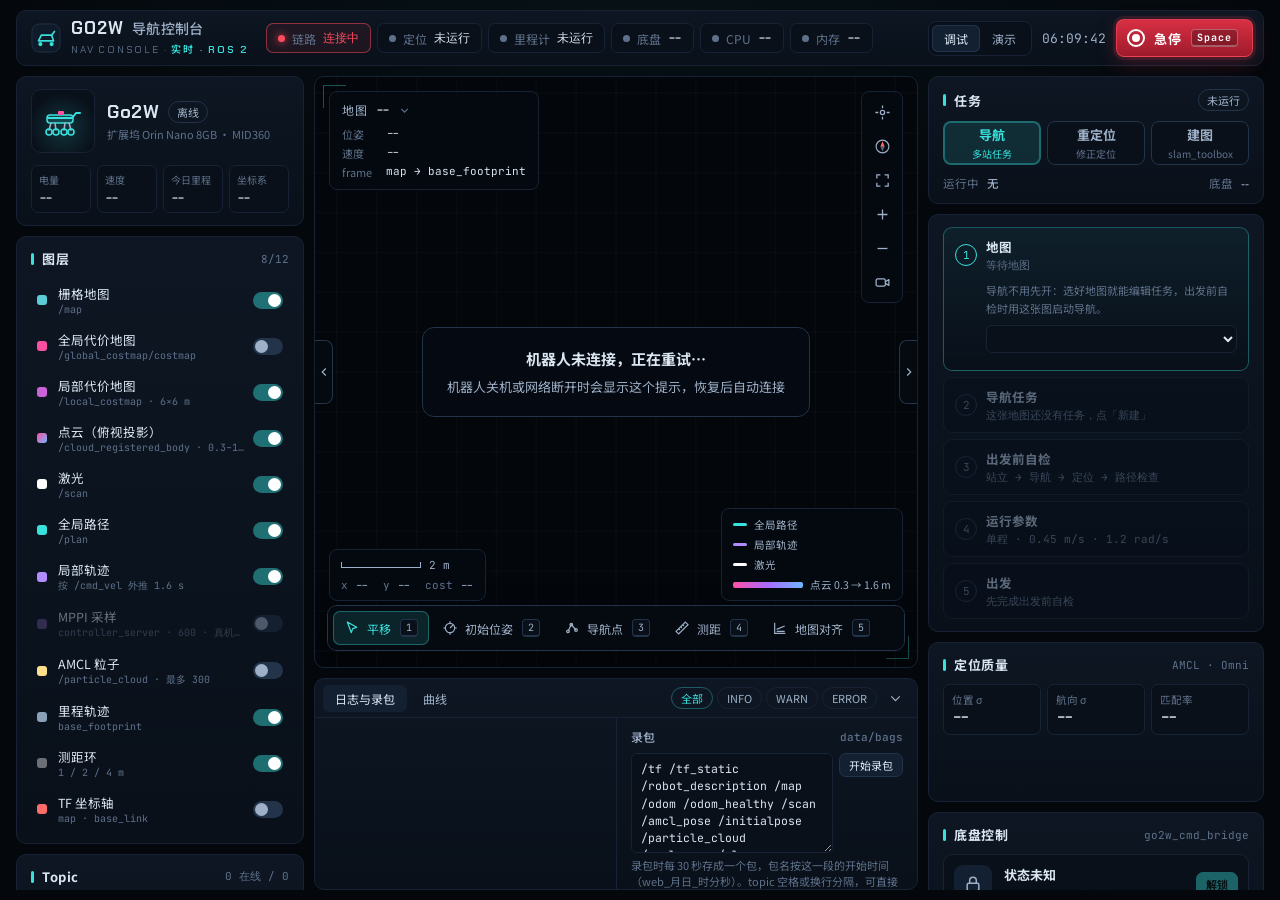
==== commit 6ddb9bd9: "Sync current web console from go2w monorepo (11-11) Brings in the working tree that is deployed on t" ====
--- a/static/index.html
+++ b/static/index.html
@@ -25,6 +25,7 @@
       <div class="chip" id="chLoc"><i></i><span class="k">定位</span><b>--</b></div>
       <div class="chip" id="chOdom"><i></i><span class="k">里程计</span><b>--</b></div>
       <div class="chip" id="chBase"><i></i><span class="k">底盘</span><b>--</b></div>
+      <div class="chip" id="chPose" hidden><i></i><span class="k">姿态</span><b>--</b></div>
       <div class="chip" id="chCpu"><i></i><span class="k">CPU</span><b>--</b></div>
       <div class="chip" id="chMem"><i></i><span class="k">内存</span><b>--</b></div>
       <div class="chip rec" id="chRec" hidden><i></i><span class="k">录包</span><b>00:00</b></div>
@@ -57,6 +58,13 @@
           <div><span>今日里程</span><b id="sOdo">--</b></div>
           <div><span>坐标系</span><b id="sFrame">--</b></div>
         </div>
+        <!-- 运控姿态：站起 / 趴下；网页站起来（或跑完任务）后空闲 30 s 原地趴下，倒计时时可以「保持站立」 -->
+        <div class="pose-row" id="poseRow" hidden>
+          <span class="pose-txt" id="poseTxt">--</span>
+          <button class="btn sm" id="poseHold" hidden title="不自动趴下，直到下次出发或手动趴下">保持站立</button>
+          <button class="btn sm" id="poseUp">站起</button>
+          <button class="btn sm danger" id="poseDown">趴下</button>
+        </div>
       </section>
 
       <section class="panel card">
@@ -137,9 +145,8 @@
       <section class="panel drawer" id="drawer">
         <div class="drawer-grip" id="drawerGrip" title="拖动调整高度，双击恢复默认"></div>
         <div class="dh">
-          <button class="dtab on" data-pane="pLogs">日志</button>
+          <button class="dtab on" data-pane="pLogs">日志与录包</button>
           <button class="dtab" data-pane="pPlots">曲线</button>
-          <button class="dtab" data-pane="pMaps">地图与录包</button>
           <div class="sp"></div>
           <div id="logFilters" style="display:flex;gap:4px">
             <button class="fchip on" data-lv="ALL">全部</button><button class="fchip" data-lv="INFO">INFO</button><button class="fchip" data-lv="WARN">WARN</button><button class="fchip" data-lv="ERROR">ERROR</button>
@@ -147,7 +154,6 @@
           <button class="ib" id="drawerToggle" title="收起 / 展开" style="width:28px;height:28px"><svg viewBox="0 0 24 24" fill="none" stroke="currentColor" stroke-width="1.8"><path d="M6 9l6 6 6-6"/></svg></button>
         </div>
         <div class="db">
-          <div class="dpane logs" id="pLogs"></div>
           <div class="dpane" id="pPlots" hidden>
             <div class="plots">
               <div class="plot-side" id="plotSide">
@@ -160,25 +166,21 @@
               <div class="plot-grid" id="plotGrid"></div>
             </div>
           </div>
-          <div class="dpane" id="pMaps" hidden>
+          <div class="dpane" id="pLogs">
             <div class="mb">
-              <div>
-                <h4>地图 <span class="mono" style="color:var(--muted);font-size:11px">data/maps</span></h4>
-                <div class="hint">保存地图、地图对齐在右栏「建图」里。</div>
-                <div id="mapList"></div>
-              </div>
+              <div class="logs" id="logBox"></div>
               <div>
                 <h4>录包 <span class="mono" style="color:var(--muted);font-size:11px">data/bags</span></h4>
-                <!-- 默认录一次导航的全过程（不含点云）；空格或换行分隔，可以直接增删，刷新页面恢复默认 -->
-                <div class="inrow bag-row"><textarea id="bagTopics" rows="4" spellcheck="false" autocomplete="off" aria-label="录包 topic，空格或换行分隔">/tf /tf_static /robot_description /map
+                <!-- 默认录一次导航的全过程（含 MID360 原始点云 + IMU）；空格或换行分隔，可以直接增删，刷新页面恢复默认 -->
+                <div class="inrow bag-row"><textarea id="bagTopics" rows="5" spellcheck="false" autocomplete="off" aria-label="录包 topic，空格或换行分隔">/tf /tf_static /robot_description /map
 /odom /odom_healthy /scan /amcl_pose /initialpose /particle_cloud
 /goal_pose /plan /transformed_global_plan
 /local_costmap/costmap /global_costmap/costmap
 /cmd_vel_nav /cmd_vel /go2w_cmd_bridge/armed
 /navigate_to_pose/_action/status /navigate_to_pose/_action/feedback /follow_path/_action/status
-/behavior_tree_log /rosout</textarea><button class="btn sm" id="bagBtn">开始录包</button></div>
-                <label class="bag-tip bag-livox"><input type="checkbox" id="bagLivox"> 加录 MID360 原始点云 + IMU（/livox/lidar /livox/imu，约 4 MB/s，一小时十几 GB；雷达驱动随档位启动，没开档位时录不到）</label>
-                <div class="bag-tip">空格或换行分隔，可直接增删。要复现障碍物再加 /cloud_registered_body（数据量大）</div>
+/behavior_tree_log /rosout
+/livox/lidar /livox/imu</textarea><button class="btn sm" id="bagBtn">开始录包</button></div>
+                <div class="bag-tip">录包时每 30 秒存成一个包，包名按这一段的开始时间（web_月日_时分秒）。topic 空格或换行分隔，可直接增删。默认含 MID360 原始点云 + IMU（约 4 MB/s，雷达驱动随档位启动）。要复现障碍物再加 /cloud_registered_body（数据量大）</div>
                 <div class="inrow rb-row"><label class="bag-livox"><input type="checkbox" id="rbOn"> 回溯录制</label><span class="meta rb-state" id="rbState"></span><button class="btn sm pri" id="rbSave">保存刚才 20 秒</button></div>
                 <div id="bagList"></div>
               </div>
@@ -200,28 +202,20 @@
       </section>
 
       <section class="panel card" id="flowNone">
-        <div class="note">先在上面选择这次要做的事：<br><b>导航</b>：选地图 → 初始位置 → 任务 → 参数 → 启动<br><b>重定位</b>：导航跑久了定位偏了，停车修正<br><b>建图</b>：遥控走一圈，保存新地图</div>
+        <div class="note">先在上面选择这次要做的事：<br><b>导航</b>：选地图 → 任务 → 参数 → 出发前自检 → 出发<br><b>重定位</b>：导航跑久了定位偏了，停车修正<br><b>建图</b>：遥控走一圈，保存新地图</div>
       </section>
 
       <section class="panel card" id="flowNav" hidden>
-        <div class="note" id="navOff" hidden>导航没有运行。<button class="btn sm pri" id="navStart">启动导航…</button></div>
         <div class="flow" id="navFlow">
           <div class="step" id="stMap" data-s="todo">
             <div class="step-h"><div class="step-n"><span>1</span></div><div class="step-t">地图<span class="step-s" id="stMapSub"></span></div><button class="btn sm ghost step-more" data-open="stMap" hidden>更改</button></div>
             <div class="step-b">
-              <p class="hint">换地图后 map_server 立即加载新图，当前位姿作废，要重新给初始位置。</p>
-              <div class="inrow"><select id="navMapSel" aria-label="地图"></select><button class="btn sm" id="navMapLoad">加载</button></div>
-            </div>
-          </div>
-          <div class="step" id="stInit" data-s="todo">
-            <div class="step-h"><div class="step-n"><span>2</span></div><div class="step-t">初始位置<span class="step-s" id="stInitSub"></span></div><button class="btn sm ghost step-more" data-open="stInit" hidden>更改</button></div>
-            <div class="step-b">
-              <p class="hint">用地图工具栏的「初始位姿」（快捷键 2）：在机器人实际位置按住，往车头方向拖动后松开。设好后看激光和墙是否对上。</p>
-              <div class="inrow"><button class="btn sm pri" id="navInitBtn">在地图上选择初始位置</button><button class="btn sm" id="navInitOk" title="AMCL 现在的位姿是对的，不用重新设置">当前位置正确</button></div>
+              <p class="hint" id="navMapHint">导航不用先开：选好地图就能编辑任务，出发前自检时用这张图启动导航。</p>
+              <div class="inrow"><select id="navMapSel" aria-label="地图"></select><button class="btn sm" id="navMapLoad">切换</button></div>
             </div>
           </div>
           <div class="step" id="stRoute" data-s="todo">
-            <div class="step-h"><div class="step-n"><span>3</span></div><div class="step-t">导航任务<span class="step-s" id="stRouteSub"></span></div><button class="btn sm ghost step-more" data-open="stRoute" hidden>更改</button></div>
+            <div class="step-h"><div class="step-n"><span>2</span></div><div class="step-t">导航任务<span class="step-s" id="stRouteSub"></span></div><button class="btn sm ghost step-more" data-open="stRoute" hidden>更改</button></div>
             <div class="step-b">
               <div class="route-form">
                 <div class="inrow">
@@ -242,6 +236,20 @@
               </div>
             </div>
           </div>
+          <div class="step" id="stPrep" data-s="todo">
+            <div class="step-h"><div class="step-n"><span>3</span></div><div class="step-t">出发前自检<span class="step-s" id="stPrepSub"></span></div><button class="btn sm ghost step-more" data-open="stPrep" hidden>详情</button></div>
+            <div class="step-b">
+              <ul class="prep-list" id="prepList">
+                <li data-k="stand"><i></i><span>站立</span><small></small></li>
+                <li data-k="nav"><i></i><span>启动导航</span><small></small></li>
+                <li data-k="loc"><i></i><span>自动定位</span><small></small></li>
+                <li data-k="route"><i></i><span>路径检查</span><small></small></li>
+              </ul>
+              <div class="note" id="navAutoNote" hidden></div>
+              <div class="inrow" id="prepLocRow" hidden><button class="btn sm pri" id="navAutoBtn">自动定位</button><button class="btn sm" id="navInitBtn">在地图上选择</button><button class="btn sm" id="navInitOk" title="AMCL 现在的位姿是对的，不用重新设置">当前位置正确</button></div>
+              <div class="btn-row"><button class="btn pri" id="prepRun">开始自检</button><button class="btn ghost" id="prepStop" hidden>停止自检</button></div>
+            </div>
+          </div>
           <div class="step" id="stParam" data-s="todo">
             <div class="step-h"><div class="step-n"><span>4</span></div><div class="step-t">运行参数<span class="step-s" id="stParamSub"></span></div><button class="btn sm ghost step-more" data-open="stParam" hidden>更改</button></div>
             <div class="step-b">
@@ -252,13 +260,13 @@
             </div>
           </div>
           <div class="step" id="stGo" data-s="todo">
-            <div class="step-h"><div class="step-n"><span>5</span></div><div class="step-t">启动导航<span class="step-s" id="stGoSub"></span></div><button class="btn sm ghost step-more" data-open="stGo" hidden>更改</button></div>
+            <div class="step-h"><div class="step-n"><span>5</span></div><div class="step-t">出发<span class="step-s" id="stGoSub"></span></div><button class="btn sm ghost step-more" data-open="stGo" hidden>更改</button></div>
             <div class="step-b">
               <div class="route-launch">
-                <button class="btn pri big" id="routeRun" aria-describedby="routeRunHint" disabled>启动导航</button>
+                <button class="btn pri big" id="routeRun" aria-describedby="routeRunHint" disabled>出发</button>
                 <div class="route-hint" id="routeRunHint" aria-live="polite"></div>
               </div>
-              <p class="hint">会弹出确认框列出这次的设置；确认后底盘自动解锁并立即出发。</p>
+              <p class="hint">自检全部通过后才能点。点了底盘自动解锁并立即出发，随时可以按急停（Space）或「取消」。</p>
             </div>
           </div>
         </div>
@@ -304,7 +312,8 @@
           <div class="reloc-delta" id="relocDelta"></div>
           <div class="inrow"><button class="btn sm ghost" id="relocUndo" disabled>撤销改动</button><button class="btn sm pri" id="relocApply" disabled style="flex:1">应用到 AMCL</button></div>
         </div>
-        <div class="inrow" style="margin-top:10px"><button class="btn sm" id="relocInit" title="偏得太远、微调不过来时，用「初始位姿」工具重新点一个位置">重新给位置</button><button class="btn sm" id="relocBack" style="flex:1">完成，返回导航</button></div>
+        <div class="note" id="relocAutoNote" hidden style="margin-top:10px"></div>
+        <div class="inrow" style="margin-top:10px"><button class="btn sm" id="relocAuto" title="用当前激光在整张地图上自动找机器人位置（机器人要静止）。结果可信才发给 AMCL">自动定位</button><button class="btn sm" id="relocInit" title="偏得太远、微调不过来时，用「初始位姿」工具重新点一个位置">重新给位置</button><button class="btn sm" id="relocBack" style="flex:1">完成，返回导航</button></div>
       </section>
 
       <section class="panel card" id="flowMap" hidden>
@@ -321,7 +330,7 @@
             <div class="step-b">
               <p class="hint">慢速走完整个区域，最后回到起点附近形成闭环；墙角、门口多停一下。遥控前要先在「底盘控制」里解锁。</p>
               <div class="inrow"><button class="btn sm" id="mapTele">键盘遥控 (T)</button></div>
-              <label class="map-chk"><input type="checkbox" id="mapBag"><span>同时录包（data/bags；topic 在底部「地图与录包」里改）</span></label>
+              <label class="map-chk"><input type="checkbox" id="mapBag"><span>同时录包（data/bags；topic 在底部「日志与录包」里改）</span></label>
             </div>
           </div>
           <div class="step" id="mpAlign" data-s="todo">
--- a/static/css/console.css
+++ b/static/css/console.css
@@ -99,6 +99,10 @@
 .brand-photo{width:30px;height:30px;border-radius:8px;object-fit:cover;border:1px solid var(--line-2);display:block}
 .robot-name{font-family:var(--f-display);font-weight:700;font-size:18px;letter-spacing:.04em}
 .robot-sub{color:var(--muted);font-size:11px;margin-top:2px}
+.pose-row{display:flex;align-items:center;gap:6px;margin-top:8px;flex-wrap:wrap}
+.pose-txt{flex:1;min-width:0;font-size:11px;color:var(--muted)}
+.pose-txt b{color:var(--fg-2);font-weight:500}
+.pose-txt.warn b{color:var(--warn)}
 .stat4{display:grid;grid-template-columns:repeat(4,1fr);gap:6px;margin-top:12px}
 .stat4 div{background:var(--panel);border:1px solid var(--line);border-radius:7px;padding:6px 7px;min-width:0}
 .stat4 span{display:block;font-size:10px;color:var(--muted)}
@@ -260,6 +264,7 @@
 .mb{display:grid;grid-template-columns:1fr 1fr;gap:0;height:100%}
 .mb>div{padding:10px 14px;min-width:0;overflow:auto}
 .mb>div+div{border-left:1px solid var(--line)}
+.mb>.logs{padding:6px 10px}
 .mb h4{margin:0 0 8px;font-size:12px;color:var(--fg-2);font-weight:500;display:flex;align-items:center;justify-content:space-between;gap:8px}
 .mrow{display:grid;grid-template-columns:1fr auto auto;gap:10px;align-items:center;padding:6px 8px;border-radius:6px;font-size:12px}
 .mrow:hover{background:var(--panel)}
@@ -456,6 +461,17 @@
 .step .inrow select{flex:1;min-width:0;height:28px;border-radius:6px;border:1px solid var(--line);background:var(--panel);color:var(--fg);font:12px var(--f-mono)}
 .step .sl{grid-template-columns:56px 1fr 60px}
 .btn.big{height:40px;font-size:13px}
+/* 出发前自检清单（flow.js）：data-s = todo / run / ok / fail / skip */
+.prep-list{list-style:none;margin:0 0 10px;padding:0;display:grid;gap:6px}
+.prep-list li{display:grid;grid-template-columns:14px 64px minmax(0,1fr);gap:8px;align-items:baseline;font-size:12px;color:var(--muted)}
+.prep-list li i{width:9px;height:9px;border-radius:50%;border:1px solid var(--line-2);align-self:center}
+.prep-list li span{color:var(--fg-2)}
+.prep-list li small{font:11px var(--f-mono);color:var(--muted);line-height:1.5;overflow-wrap:anywhere}
+.prep-list li[data-s="run"] i{background:var(--warn);border-color:var(--warn);animation:blink .6s steps(2) infinite}
+.prep-list li[data-s="ok"] i{background:var(--ok);border-color:var(--ok);box-shadow:0 0 6px var(--ok)}
+.prep-list li[data-s="fail"] i{background:var(--crit);border-color:var(--crit)}
+.prep-list li[data-s="fail"] small{color:var(--crit)}
+.prep-list li[data-s="skip"] i{border-style:dashed}
 .reloc-match{display:flex;align-items:baseline;gap:8px;margin:10px 0 6px}
 .reloc-match b{font:600 26px var(--f-mono)}
 .reloc-match small{color:var(--muted);font-size:11px}
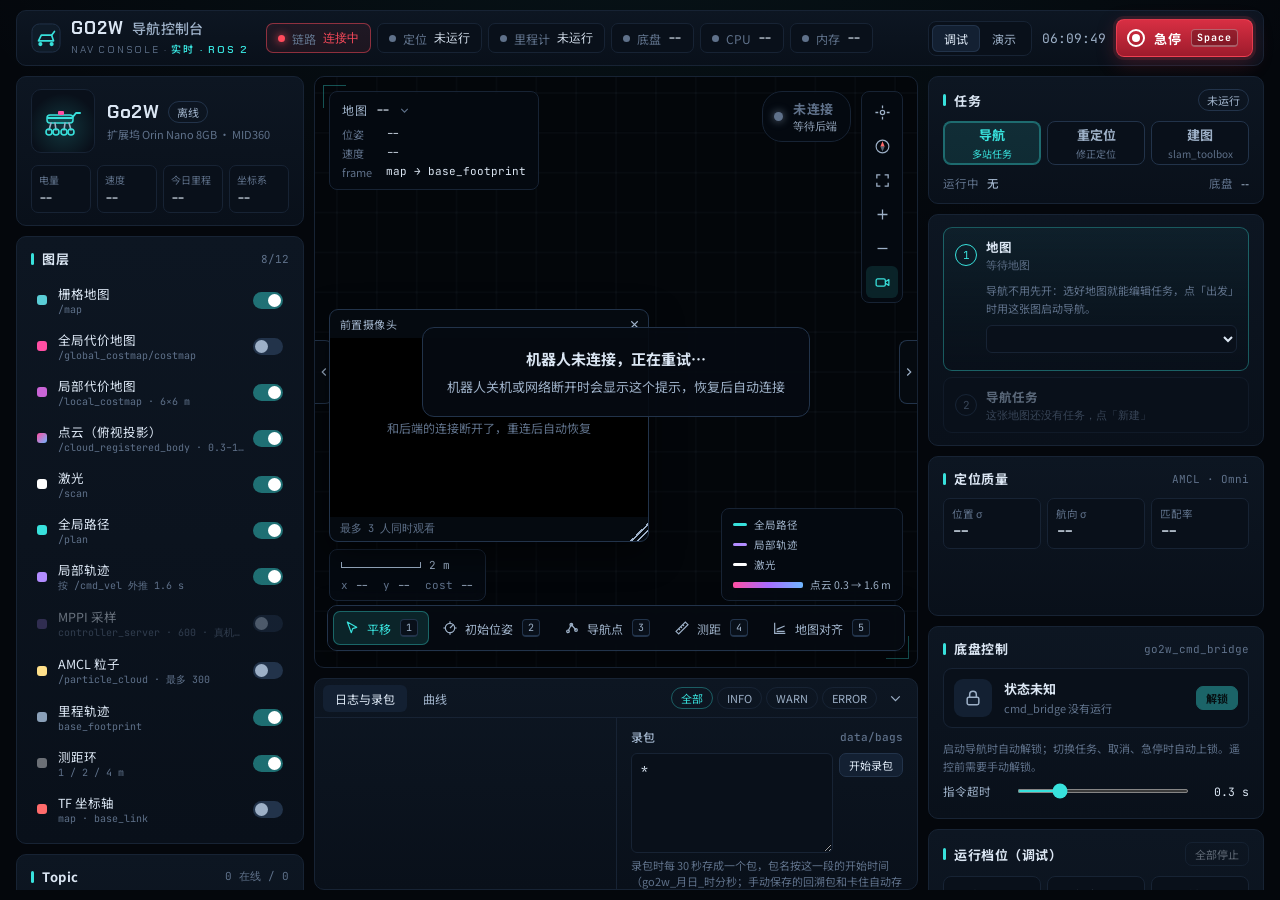
==== commit b8b0d41a: "Sync current web console from go2w monorepo (11-13) Changes since the 11-11 sync: - Nav flow: right " ====
--- a/static/index.html
+++ b/static/index.html
@@ -92,6 +92,7 @@
         </div>
         <div class="aim-hint" id="aimHint" hidden></div>
         <div class="alignment-preview" id="alignPreview" hidden></div>
+        <div class="hud run-state" id="runState" data-s="off" role="status" aria-live="polite"><i></i><b id="runStateTxt">--</b><small id="runStateSub"></small></div>
         <div class="hud hud-tr">
           <button class="ib" id="vFollow" title="跟随机器人 (F)"><svg viewBox="0 0 24 24" fill="none" stroke="currentColor" stroke-width="1.8"><circle cx="12" cy="12" r="3"/><path d="M12 2v4M12 18v4M2 12h4M18 12h4"/></svg></button>
           <button class="ib" id="vRot" title="地图方向"><svg viewBox="0 0 24 24" fill="none" stroke="currentColor" stroke-width="1.6"><circle cx="12" cy="12" r="9"/><g id="vRotNeedle"><path d="M12 4.5l3 7.5h-6z" fill="#ff6b6b" stroke="none"/><path d="M12 19.5l-3-7.5h6z" fill="currentColor" stroke="none" opacity=".55"/></g></svg></button>
@@ -103,7 +104,7 @@
         <div class="cam-float" id="camFloat" hidden>
           <div class="cam-head" id="camHead" title="拖动移动位置"><span class="cam-title">前置摄像头</span><span class="sp"></span><button class="ib cam-x" id="camClose" title="关闭" aria-label="关闭摄像头浮窗"><svg viewBox="0 0 24 24" fill="none" stroke="currentColor" stroke-width="2"><path d="M6 6l12 12M18 6L6 18"/></svg></button></div>
           <div class="cam-view"><video id="camVideo" muted playsinline autoplay disablepictureinpicture></video><div class="cam-msg" id="camMsg">正在连接摄像头…</div></div>
-          <div class="cam-bar"><span id="camInfo">同一时间只给一个网页传画面</span><span class="sp"></span><button class="btn sm" id="camTake" hidden>接管画面</button></div>
+          <div class="cam-bar"><span id="camInfo">最多 3 人同时观看</span></div>
           <div class="cam-grip" id="camGrip" title="拖动调整大小（保持比例），双击恢复默认"></div>
         </div>
         <div class="mode-tag" id="mapTag" hidden>建图中 · slam_toolbox</div>
@@ -132,6 +133,11 @@
           <div class="lg"><span class="grad"></span>点云 0.3 → 1.6 m</div>
         </div>
         <div class="offline" id="offline" hidden><div><b id="offT">正在连接后端…</b><span id="offS"></span></div></div>
+        <div class="alert-bar" id="alertBar" data-s="crit" role="alert" hidden>
+          <i>!</i>
+          <div class="alert-body"><b id="alertTitle"></b><span id="alertDetail"></span><small id="alertFix"></small><ul id="alertList" hidden></ul></div>
+          <button class="btn sm ghost" id="alertMore" hidden></button>
+        </div>
         <div class="toast" id="toast"><i>✓</i><span></span></div>
         <div class="banner" id="estopBanner" hidden>
           <div class="banner-box">
@@ -171,16 +177,9 @@
               <div class="logs" id="logBox"></div>
               <div>
                 <h4>录包 <span class="mono" style="color:var(--muted);font-size:11px">data/bags</span></h4>
-                <!-- 默认录一次导航的全过程（含 MID360 原始点云 + IMU）；空格或换行分隔，可以直接增删，刷新页面恢复默认 -->
-                <div class="inrow bag-row"><textarea id="bagTopics" rows="5" spellcheck="false" autocomplete="off" aria-label="录包 topic，空格或换行分隔">/tf /tf_static /robot_description /map
-/odom /odom_healthy /scan /amcl_pose /initialpose /particle_cloud
-/goal_pose /plan /transformed_global_plan
-/local_costmap/costmap /global_costmap/costmap
-/cmd_vel_nav /cmd_vel /go2w_cmd_bridge/armed
-/navigate_to_pose/_action/status /navigate_to_pose/_action/feedback /follow_path/_action/status
-/behavior_tree_log /rosout
-/livox/lidar /livox/imu</textarea><button class="btn sm" id="bagBtn">开始录包</button></div>
-                <div class="bag-tip">录包时每 30 秒存成一个包，包名按这一段的开始时间（web_月日_时分秒）。topic 空格或换行分隔，可直接增删。默认含 MID360 原始点云 + IMU（约 4 MB/s，雷达驱动随档位启动）。要复现障碍物再加 /cloud_registered_body（数据量大）</div>
+                <!-- 11-12 起默认录所有 topic（* = 全部，含 FAST-LIO 点云）；也可以改成具体 topic，空格或换行分隔，刷新页面恢复默认 -->
+                <div class="inrow bag-row"><textarea id="bagTopics" rows="5" spellcheck="false" autocomplete="off" aria-label="录包 topic，空格或换行分隔">*</textarea><button class="btn sm" id="bagBtn">开始录包</button></div>
+                <div class="bag-tip">录包时每 30 秒存成一个包，包名按这一段的开始时间（go2w_月日_时分秒；手动保存的回溯包和卡住自动存的包也是这个名字）。默认 <b>*</b> = 录所有 topic，包括 FAST-LIO 点云，数据量大（每个包可能几百 MB），注意磁盘空间；只想录一部分就把 * 换成具体 topic，空格或换行分隔</div>
                 <div class="inrow rb-row"><label class="bag-livox"><input type="checkbox" id="rbOn"> 回溯录制</label><span class="meta rb-state" id="rbState"></span><button class="btn sm pri" id="rbSave">保存刚才 20 秒</button></div>
                 <div id="bagList"></div>
               </div>
@@ -202,7 +201,7 @@
       </section>
 
       <section class="panel card" id="flowNone">
-        <div class="note">先在上面选择这次要做的事：<br><b>导航</b>：选地图 → 任务 → 参数 → 出发前自检 → 出发<br><b>重定位</b>：导航跑久了定位偏了，停车修正<br><b>建图</b>：遥控走一圈，保存新地图</div>
+        <div class="note">先在上面选择这次要做的事：<br><b>导航</b>：选地图 → 选任务（路线 + 运行参数）→ 出发（自动站立、启动导航、定位）<br><b>重定位</b>：导航跑久了定位偏了，停车修正<br><b>建图</b>：遥控走一圈，保存新地图</div>
       </section>
 
       <section class="panel card" id="flowNav" hidden>
@@ -210,7 +209,7 @@
           <div class="step" id="stMap" data-s="todo">
             <div class="step-h"><div class="step-n"><span>1</span></div><div class="step-t">地图<span class="step-s" id="stMapSub"></span></div><button class="btn sm ghost step-more" data-open="stMap" hidden>更改</button></div>
             <div class="step-b">
-              <p class="hint" id="navMapHint">导航不用先开：选好地图就能编辑任务，出发前自检时用这张图启动导航。</p>
+              <p class="hint" id="navMapHint">导航不用先开：选好地图就能编辑任务，点「出发」时用这张图启动导航。</p>
               <div class="inrow"><select id="navMapSel" aria-label="地图"></select><button class="btn sm" id="navMapLoad">切换</button></div>
             </div>
           </div>
@@ -227,46 +226,36 @@
                 <ol id="routePoints" class="route-points"></ol>
                 <div class="btn-row route-controls">
                   <button class="btn sm pri" id="routeConfirm">确认路线</button>
-                  <button class="btn sm" id="routeCheck" hidden>检查路径</button>
+                </div>
+                <div class="route-opts" id="routeOpts" hidden>
+                  <div class="route-opts-h">运行参数<span id="routeOptsDirty" hidden>已修改</span></div>
+                  <div class="patrol-opt route-loop"><label><input type="checkbox" id="routeRound" aria-describedby="routeLoopTip">循环</label><input id="routeLoops" type="number" min="0" max="1000" value="1" aria-label="循环圈数" disabled><span>圈</span></div>
+                  <div class="route-hint route-loop-tip" id="routeLoopTip">到终点后直接回 1 号点算一圈，不原路返回 · 0 圈 = 一直循环</div>
+                  <div class="sl"><label for="rtV">最大 vx</label><input type="range" id="rtV" min="0.1" max="1.2" step="0.05" value="0.45"><output id="oRtV">0.45 m/s</output></div>
+                  <div class="sl"><label for="rtW">最大 wz</label><input type="range" id="rtW" min="0.2" max="1.5" step="0.1" value="1.2"><output id="oRtW">1.2 rad/s</output></div>
                 </div>
                 <div class="inrow route-controls" id="routeSaveRow" hidden>
                   <input id="routeName" placeholder="任务名称" aria-label="任务名称" maxlength="60">
                   <button class="btn sm pri" id="routeSave">保存任务</button>
+                  <button class="btn sm ghost" id="routeRevert" title="放弃没保存的参数修改" hidden>撤销</button>
+                </div>
+                <div class="route-go" id="routeGo">
+                  <div class="route-launch">
+                    <button class="btn pri big" id="routeRun" aria-describedby="routeRunHint" disabled>出发</button>
+                    <div class="route-hint" id="routeRunHint" aria-live="polite"></div>
+                  </div>
+                  <ul class="prep-list" id="prepList" hidden>
+                    <li data-k="stand"><i></i><span>站立</span><small></small></li>
+                    <li data-k="nav"><i></i><span>启动导航</span><small></small></li>
+                    <li data-k="loc"><i></i><span>自动定位</span><small></small></li>
+                    <li data-k="go"><i></i><span>下发任务</span><small></small></li>
+                  </ul>
+                  <div class="note" id="navAutoNote" hidden></div>
+                  <div class="inrow" id="prepLocRow" hidden><button class="btn sm pri" id="navAutoBtn">自动定位</button><button class="btn sm" id="navInitBtn">在地图上选择</button><button class="btn sm" id="navInitOk" title="AMCL 现在的位姿是对的，不用重新设置">当前位置正确</button></div>
+                  <div class="btn-row" id="prepBtns" hidden><button class="btn danger" id="prepStop">取消出发</button><button class="btn" id="prepRetry" hidden>重试</button></div>
+                  <p class="hint">点「出发」后自动：站立 → 启动导航 → 定位 → 解锁底盘并出发。随时可以按急停（Space）或「取消出发」。</p>
                 </div>
               </div>
-            </div>
-          </div>
-          <div class="step" id="stPrep" data-s="todo">
-            <div class="step-h"><div class="step-n"><span>3</span></div><div class="step-t">出发前自检<span class="step-s" id="stPrepSub"></span></div><button class="btn sm ghost step-more" data-open="stPrep" hidden>详情</button></div>
-            <div class="step-b">
-              <ul class="prep-list" id="prepList">
-                <li data-k="stand"><i></i><span>站立</span><small></small></li>
-                <li data-k="nav"><i></i><span>启动导航</span><small></small></li>
-                <li data-k="loc"><i></i><span>自动定位</span><small></small></li>
-                <li data-k="route"><i></i><span>路径检查</span><small></small></li>
-              </ul>
-              <div class="note" id="navAutoNote" hidden></div>
-              <div class="inrow" id="prepLocRow" hidden><button class="btn sm pri" id="navAutoBtn">自动定位</button><button class="btn sm" id="navInitBtn">在地图上选择</button><button class="btn sm" id="navInitOk" title="AMCL 现在的位姿是对的，不用重新设置">当前位置正确</button></div>
-              <div class="btn-row"><button class="btn pri" id="prepRun">开始自检</button><button class="btn ghost" id="prepStop" hidden>停止自检</button></div>
-            </div>
-          </div>
-          <div class="step" id="stParam" data-s="todo">
-            <div class="step-h"><div class="step-n"><span>4</span></div><div class="step-t">运行参数<span class="step-s" id="stParamSub"></span></div><button class="btn sm ghost step-more" data-open="stParam" hidden>更改</button></div>
-            <div class="step-b">
-              <div class="patrol-opt route-loop"><label><input type="checkbox" id="routeRound" aria-describedby="routeLoopTip">循环</label><input id="routeLoops" type="number" min="0" max="1000" value="1" aria-label="循环圈数" disabled><span>圈</span></div>
-              <div class="route-hint route-loop-tip" id="routeLoopTip">到终点后直接回 1 号点算一圈，不原路返回 · 0 圈 = 一直循环</div>
-              <div class="sl"><label for="slV">最大 vx</label><input type="range" id="slV" min="0.1" max="1.2" step="0.05" value="0.45"><output id="oV">0.45 m/s</output></div>
-              <div class="sl"><label for="slW">最大 wz</label><input type="range" id="slW" min="0.2" max="1.5" step="0.1" value="1.2"><output id="oW">1.2 rad/s</output></div>
-            </div>
-          </div>
-          <div class="step" id="stGo" data-s="todo">
-            <div class="step-h"><div class="step-n"><span>5</span></div><div class="step-t">出发<span class="step-s" id="stGoSub"></span></div><button class="btn sm ghost step-more" data-open="stGo" hidden>更改</button></div>
-            <div class="step-b">
-              <div class="route-launch">
-                <button class="btn pri big" id="routeRun" aria-describedby="routeRunHint" disabled>出发</button>
-                <div class="route-hint" id="routeRunHint" aria-live="polite"></div>
-              </div>
-              <p class="hint">自检全部通过后才能点。点了底盘自动解锁并立即出发，随时可以按急停（Space）或「取消」。</p>
             </div>
           </div>
         </div>
@@ -285,6 +274,11 @@
             <div><span>恢复</span><b id="tRec">0</b></div>
           </div>
           <ol class="steps" id="steps"></ol>
+          <div class="task-speed" id="taskSpeed">
+            <div class="route-opts-h">临时调速<span>只对这次运行生效，不改保存的任务</span></div>
+            <div class="sl"><label for="slV">最大 vx</label><input type="range" id="slV" min="0.1" max="1.2" step="0.05" value="0.45"><output id="oV">0.45 m/s</output></div>
+            <div class="sl"><label for="slW">最大 wz</label><input type="range" id="slW" min="0.2" max="1.5" step="0.1" value="1.2"><output id="oW">1.2 rad/s</output></div>
+          </div>
         </div>
         <div class="empty" id="taskEmpty" hidden>当前没有任务。在上方选择一个多站任务，或用地图工具栏的「导航点」新建。</div>
         <div class="btn-row">
--- a/static/css/console.css
+++ b/static/css/console.css
@@ -237,10 +237,12 @@
 .db{flex:1;min-height:0;position:relative}
 .dpane{position:absolute;inset:0;overflow:auto;scrollbar-width:thin;scrollbar-color:var(--line-2) transparent}
 .logs{font-family:var(--f-mono);font-size:11.5px;padding:6px 10px;line-height:1.65}
-.lrow{display:grid;grid-template-columns:92px 46px 150px 1fr;gap:10px;white-space:nowrap}
-.lrow .lt{color:var(--muted)}
-.lrow .ln{color:var(--fg-2);overflow:hidden;text-overflow:ellipsis}
-.lrow .lm{overflow:hidden;text-overflow:ellipsis}
+.lrow{display:grid;grid-template-columns:92px 46px 150px 1fr;gap:10px;align-items:start}
+.lrow .lt{color:var(--muted);white-space:nowrap}
+.lrow .ln{color:var(--fg-2);white-space:nowrap;overflow:hidden;text-overflow:ellipsis}
+/* 11-13：消息完整显示，长的自动换行，多行消息（例如进程日志尾部）保留换行；节点名太长仍截断，鼠标悬停看全名 */
+.lrow .lm{white-space:pre-wrap;overflow-wrap:anywhere;min-width:0}
+.lrow .lv{align-self:start;margin-top:2px}
 .lv{font-size:10px;font-weight:500;text-align:center;border-radius:3px;align-self:center;line-height:16px}
 .lv.INFO{color:var(--fg-2);background:var(--raise)}
 .lv.WARN{color:#1d1300;background:var(--warn)}
@@ -505,3 +507,46 @@
 #mapFlow .alignment-controls{padding:0;border-bottom:0;margin:0}
 #mapFlow .alignment-controls .meta{font:11px/1.6 var(--f-body);color:var(--muted)}
 #mapFlow .step[data-s="done"] .step-b{display:none}
+/* 地图右上角的运行状态牌（status.js）：工具列左边。data-s = crit / run / warn / ok / acc / idle / off */
+.run-state{top:14px;right:66px;display:grid;grid-template-columns:10px auto;column-gap:9px;align-items:center;padding:7px 13px 7px 11px;max-width:min(320px,calc(100% - 340px));
+  border-radius:20px;font-size:12px;--c:var(--muted)}
+.run-state i{width:9px;height:9px;border-radius:50%;background:var(--c);box-shadow:0 0 8px var(--c);grid-row:1/3}
+.run-state b{font:700 13px var(--f-display);letter-spacing:.04em;color:var(--c);white-space:nowrap}
+.run-state small{font:10.5px var(--f-mono);color:var(--fg-2);white-space:nowrap;overflow:hidden;text-overflow:ellipsis;margin-top:1px}
+.run-state[data-s="crit"]{--c:var(--crit);border-color:rgba(255,75,92,.55);background:rgba(40,8,14,.85)}
+.run-state[data-s="run"]{--c:var(--warn);border-color:rgba(243,177,63,.5)}
+.run-state[data-s="warn"]{--c:#ff8f3f;border-color:rgba(255,143,63,.5)}
+.run-state[data-s="ok"]{--c:var(--ok);border-color:rgba(53,212,138,.5)}
+.run-state[data-s="acc"]{--c:var(--accent);border-color:var(--accent-line)}
+.run-state[data-s="idle"]{--c:#7fc7c4}
+.run-state[data-s="off"]{--c:var(--muted)}
+.run-state.pulse i{animation:runPulse 1s ease-in-out infinite}
+@keyframes runPulse{50%{opacity:.25;box-shadow:none}}
+/* 导航任务里的运行参数（跟任务一起保存）和出发区 */
+.route-opts{margin:10px 0 8px;padding:9px 10px 4px;border:1px solid var(--line);border-radius:8px;background:rgba(255,255,255,.015)}
+.route-opts-h{display:flex;align-items:baseline;gap:8px;font-size:11.5px;font-weight:700;color:var(--fg-2);margin-bottom:6px}
+.route-opts-h span{font-weight:400;font-size:10.5px;color:var(--muted)}
+.route-opts-h #routeOptsDirty{color:var(--warn);font-family:var(--f-mono)}
+.route-go{margin-top:12px;padding-top:12px;border-top:1px dashed var(--line)}
+.route-go .prep-list{margin-top:10px}
+.route-go .btn-row{margin-bottom:6px}
+.task-speed{margin-top:10px;padding-top:8px;border-top:1px dashed var(--line)}
+.task-speed .sl{grid-template-columns:56px 1fr 60px}
+/* 服务异常横幅（alerts.js）：地图上方居中，最严重的一条；提示框在它下面 */
+.alert-bar{position:absolute;z-index:5;top:14px;left:50%;transform:translateX(-50%);width:min(560px,calc(100% - 560px));min-width:300px;
+  display:grid;grid-template-columns:22px minmax(0,1fr) auto;gap:10px;align-items:start;padding:10px 12px;border-radius:10px;
+  background:rgba(48,8,16,.94);border:1px solid rgba(255,75,92,.7);box-shadow:0 0 0 1px rgba(255,75,92,.15),0 8px 30px rgba(255,75,92,.25);backdrop-filter:blur(8px)}
+.alert-bar[data-s="warn"]{background:rgba(44,30,6,.94);border-color:rgba(243,177,63,.7);box-shadow:0 8px 30px rgba(243,177,63,.18)}
+.alert-bar>i{width:22px;height:22px;border-radius:50%;display:grid;place-items:center;font-style:normal;font-weight:800;color:#fff;background:var(--crit);animation:blink 1.2s steps(2) infinite}
+.alert-bar[data-s="warn"]>i{background:var(--warn);color:#2a1a00;animation:none}
+.alert-body{display:flex;flex-direction:column;gap:3px;min-width:0}
+.alert-body b{font-size:14px;color:#ffd5da}
+.alert-bar[data-s="warn"] .alert-body b{color:#ffe2a8}
+.alert-body span{font-size:12px;color:var(--fg)}
+.alert-body small{font:11.5px var(--f-mono);color:var(--fg-2);overflow-wrap:anywhere}
+.alert-body ul{list-style:none;margin:6px 0 0;padding:6px 0 0;border-top:1px dashed rgba(255,255,255,.15);display:grid;gap:5px}
+.alert-body li{font-size:11.5px;color:var(--fg-2)}
+.alert-body li b{font-size:12px;margin-right:6px;color:var(--crit)}
+.alert-body li[data-s="warn"] b{color:var(--warn)}
+.has-alert .toast{top:calc(14px + var(--alert-h,80px))}
+.pose-txt b.crit{color:var(--crit);font-weight:700}
